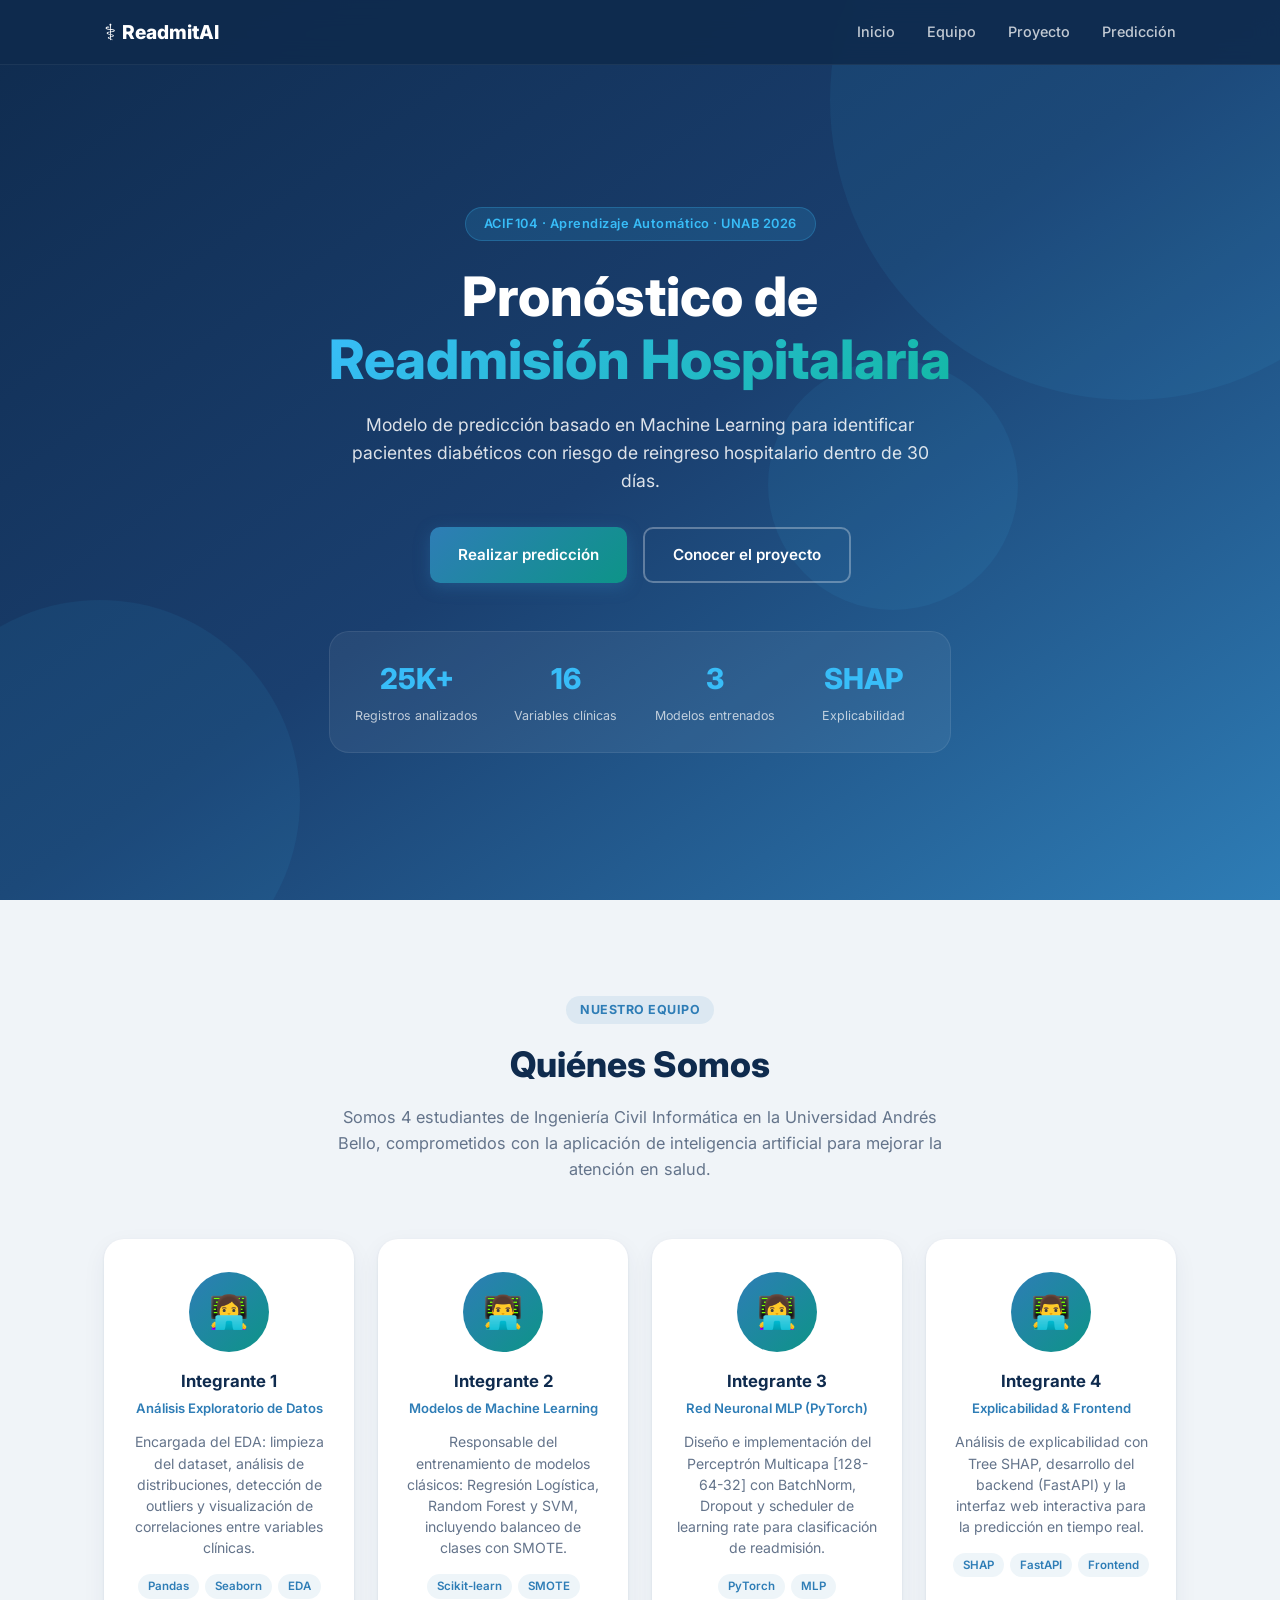
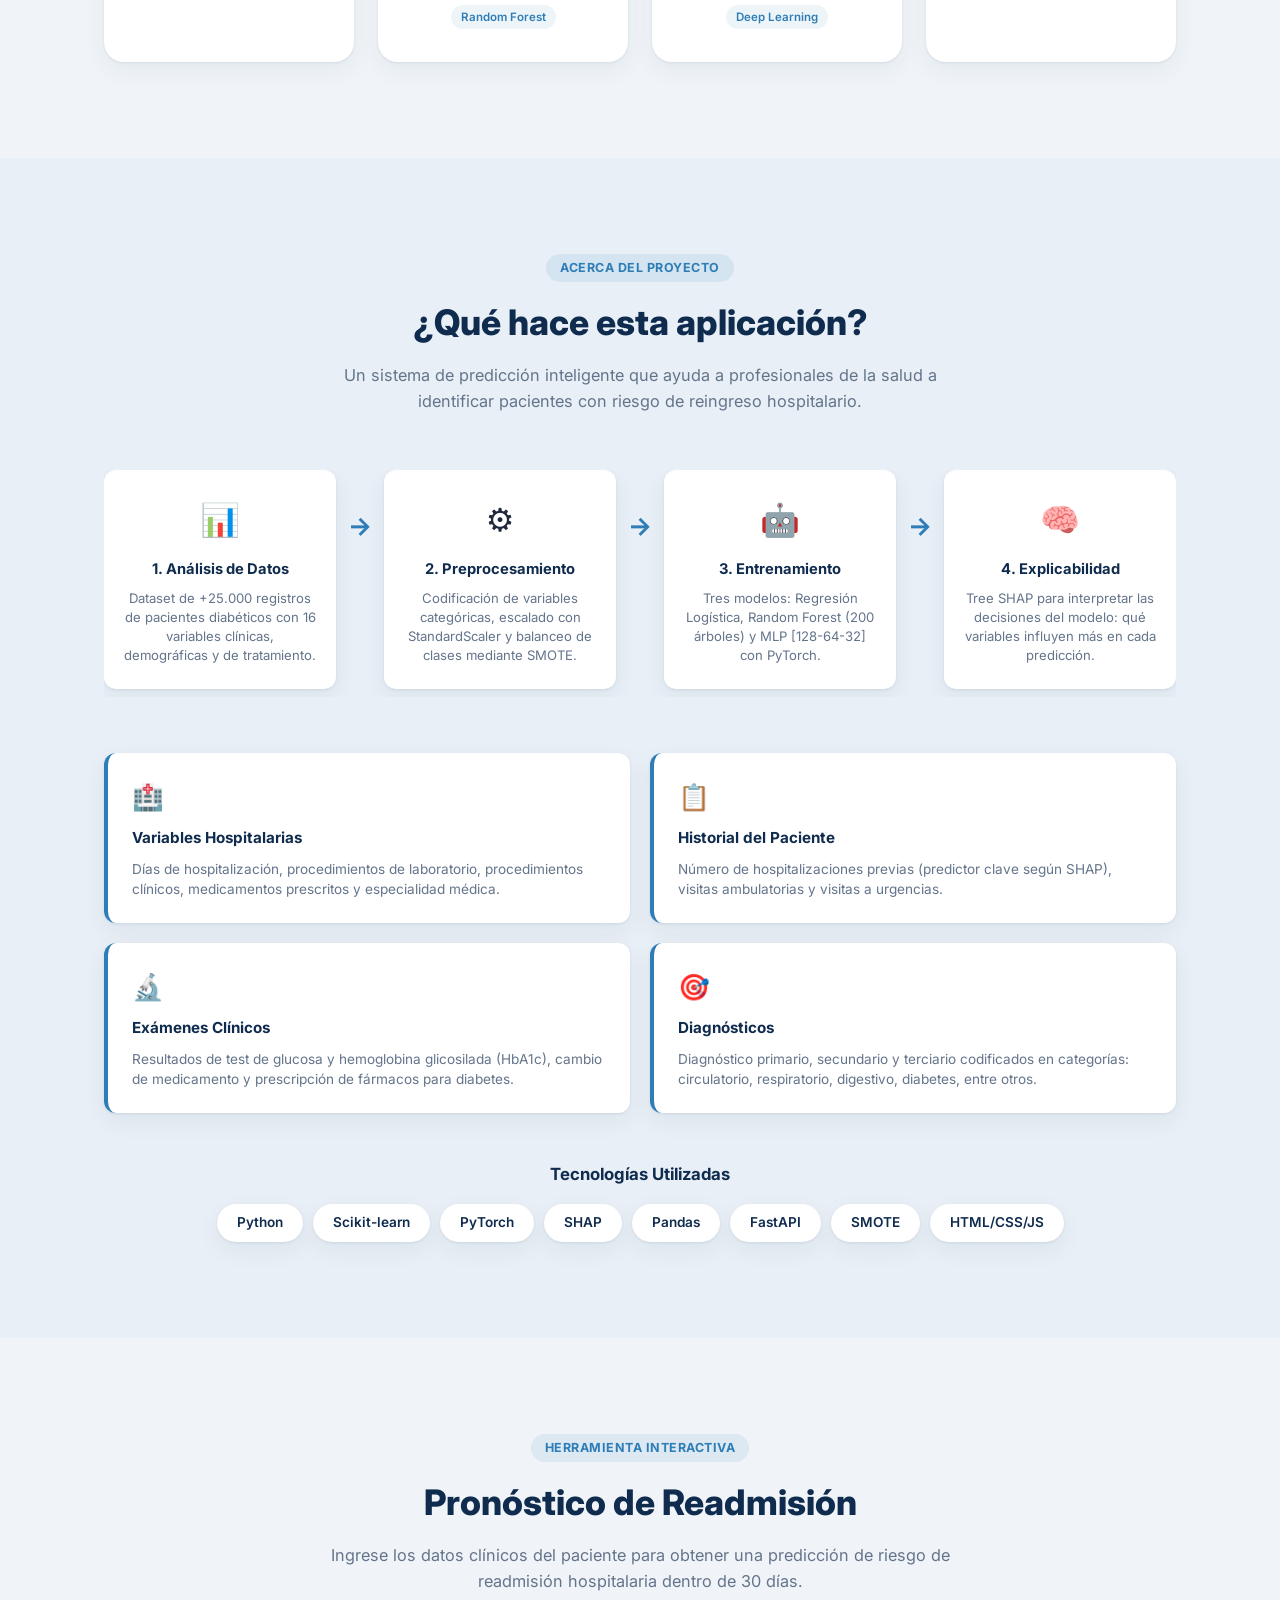
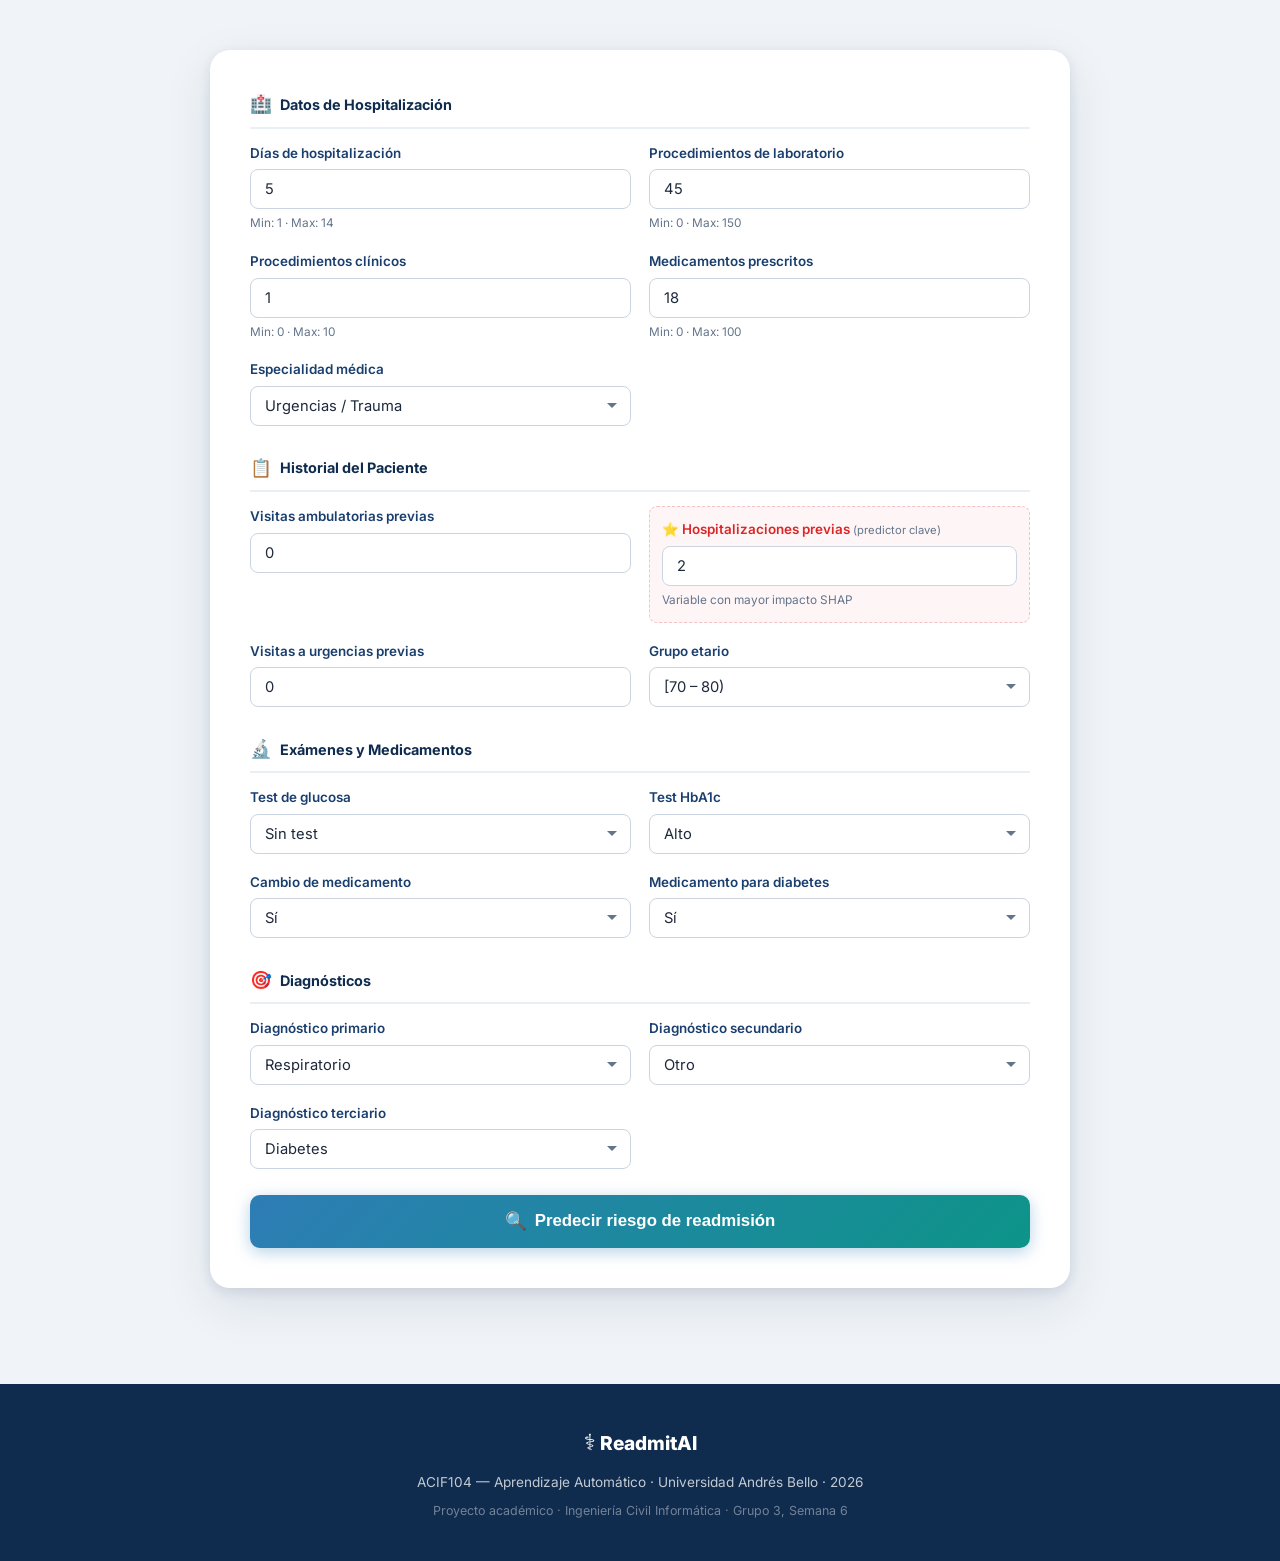
==== mockup/index.html @ ee490ad3 "Mockup" ====
<!DOCTYPE html>
<html lang="es">
<head>
  <meta charset="UTF-8" />
  <meta name="viewport" content="width=device-width, initial-scale=1.0" />
  <title>ReadmitAI — Pronóstico de Readmisión Hospitalaria</title>
  <link rel="stylesheet" href="landing.css" />
  <link rel="preconnect" href="https://fonts.googleapis.com" />
  <link rel="preconnect" href="https://fonts.gstatic.com" crossorigin />
  <link href="https://fonts.googleapis.com/css2?family=Inter:wght@400;500;600;700;800&display=swap" rel="stylesheet" />
</head>
<body>

  <!-- ═══════════ NAVBAR ═══════════ -->
  <nav class="navbar" id="navbar">
    <div class="nav-container">
      <a href="#hero" class="nav-logo">
        <span class="logo-icon">⚕️</span> ReadmitAI
      </a>
      <ul class="nav-links" id="nav-links">
        <li><a href="#hero">Inicio</a></li>
        <li><a href="#about">Equipo</a></li>
        <li><a href="#project">Proyecto</a></li>
        <li><a href="#predict">Predicción</a></li>
      </ul>
      <button class="nav-toggle" id="nav-toggle" aria-label="Menú">
        <span></span><span></span><span></span>
      </button>
    </div>
  </nav>

  <!-- ═══════════ HERO ═══════════ -->
  <header class="hero" id="hero">
    <div class="hero-bg-shapes">
      <div class="shape shape-1"></div>
      <div class="shape shape-2"></div>
      <div class="shape shape-3"></div>
    </div>
    <div class="hero-content">
      <span class="hero-badge">ACIF104 · Aprendizaje Automático · UNAB 2026</span>
      <h1>Pronóstico de<br/><span class="gradient-text">Readmisión Hospitalaria</span></h1>
      <p class="hero-desc">
        Modelo de predicción basado en Machine Learning para identificar pacientes 
        diabéticos con riesgo de reingreso hospitalario dentro de 30 días.
      </p>
      <div class="hero-actions">
        <a href="#predict" class="btn btn-primary">Realizar predicción</a>
        <a href="#project" class="btn btn-outline">Conocer el proyecto</a>
      </div>
      <div class="hero-stats">
        <div class="stat-item">
          <span class="stat-number">25K+</span>
          <span class="stat-label">Registros analizados</span>
        </div>
        <div class="stat-item">
          <span class="stat-number">16</span>
          <span class="stat-label">Variables clínicas</span>
        </div>
        <div class="stat-item">
          <span class="stat-number">3</span>
          <span class="stat-label">Modelos entrenados</span>
        </div>
        <div class="stat-item">
          <span class="stat-number">SHAP</span>
          <span class="stat-label">Explicabilidad</span>
        </div>
      </div>
    </div>
  </header>

  <!-- ═══════════ SECCIÓN 1 — EQUIPO ═══════════ -->
  <section class="section" id="about">
    <div class="container">
      <div class="section-header">
        <span class="section-tag">Nuestro Equipo</span>
        <h2>Quiénes Somos</h2>
        <p class="section-subtitle">
          Somos 4 estudiantes de Ingeniería Civil Informática en la Universidad Andrés Bello, 
          comprometidos con la aplicación de inteligencia artificial para mejorar la atención en salud.
        </p>
      </div>

      <div class="team-grid">
        <!-- Integrante 1 -->
        <div class="team-card">
          <div class="team-avatar">
            <div class="avatar-placeholder">👩‍💻</div>
          </div>
          <h3>Integrante 1</h3>
          <span class="team-role">Análisis Exploratorio de Datos</span>
          <p class="team-desc">
            Encargada del EDA: limpieza del dataset, análisis de distribuciones, 
            detección de outliers y visualización de correlaciones entre variables clínicas.
          </p>
          <div class="team-tags">
            <span>Pandas</span><span>Seaborn</span><span>EDA</span>
          </div>
        </div>

        <!-- Integrante 2 -->
        <div class="team-card">
          <div class="team-avatar">
            <div class="avatar-placeholder">👨‍💻</div>
          </div>
          <h3>Integrante 2</h3>
          <span class="team-role">Modelos de Machine Learning</span>
          <p class="team-desc">
            Responsable del entrenamiento de modelos clásicos: Regresión Logística, 
            Random Forest y SVM, incluyendo balanceo de clases con SMOTE.
          </p>
          <div class="team-tags">
            <span>Scikit-learn</span><span>SMOTE</span><span>Random Forest</span>
          </div>
        </div>

        <!-- Integrante 3 -->
        <div class="team-card">
          <div class="team-avatar">
            <div class="avatar-placeholder">👩‍💻</div>
          </div>
          <h3>Integrante 3</h3>
          <span class="team-role">Red Neuronal MLP (PyTorch)</span>
          <p class="team-desc">
            Diseño e implementación del Perceptrón Multicapa [128-64-32] con BatchNorm, 
            Dropout y scheduler de learning rate para clasificación de readmisión.
          </p>
          <div class="team-tags">
            <span>PyTorch</span><span>MLP</span><span>Deep Learning</span>
          </div>
        </div>

        <!-- Integrante 4 -->
        <div class="team-card">
          <div class="team-avatar">
            <div class="avatar-placeholder">👨‍💻</div>
          </div>
          <h3>Integrante 4</h3>
          <span class="team-role">Explicabilidad &amp; Frontend</span>
          <p class="team-desc">
            Análisis de explicabilidad con Tree SHAP, desarrollo del backend (FastAPI) 
            y la interfaz web interactiva para la predicción en tiempo real.
          </p>
          <div class="team-tags">
            <span>SHAP</span><span>FastAPI</span><span>Frontend</span>
          </div>
        </div>
      </div>
    </div>
  </section>

  <!-- ═══════════ SECCIÓN 2 — PROYECTO ═══════════ -->
  <section class="section section-alt" id="project">
    <div class="container">
      <div class="section-header">
        <span class="section-tag">Acerca del Proyecto</span>
        <h2>¿Qué hace esta aplicación?</h2>
        <p class="section-subtitle">
          Un sistema de predicción inteligente que ayuda a profesionales de la salud 
          a identificar pacientes con riesgo de reingreso hospitalario.
        </p>
      </div>

      <!-- Pipeline -->
      <div class="pipeline">
        <div class="pipeline-step">
          <div class="step-icon">📊</div>
          <h4>1. Análisis de Datos</h4>
          <p>Dataset de +25.000 registros de pacientes diabéticos con 16 variables clínicas, 
             demográficas y de tratamiento.</p>
        </div>
        <div class="pipeline-arrow">→</div>
        <div class="pipeline-step">
          <div class="step-icon">⚙️</div>
          <h4>2. Preprocesamiento</h4>
          <p>Codificación de variables categóricas, escalado con StandardScaler y balanceo 
             de clases mediante SMOTE.</p>
        </div>
        <div class="pipeline-arrow">→</div>
        <div class="pipeline-step">
          <div class="step-icon">🤖</div>
          <h4>3. Entrenamiento</h4>
          <p>Tres modelos: Regresión Logística, Random Forest (200 árboles) y 
             MLP [128-64-32] con PyTorch.</p>
        </div>
        <div class="pipeline-arrow">→</div>
        <div class="pipeline-step">
          <div class="step-icon">🧠</div>
          <h4>4. Explicabilidad</h4>
          <p>Tree SHAP para interpretar las decisiones del modelo: qué variables influyen 
             más en cada predicción.</p>
        </div>
      </div>

      <!-- Features del modelo -->
      <div class="features-grid">
        <div class="feature-card">
          <div class="feature-icon">🏥</div>
          <h4>Variables Hospitalarias</h4>
          <p>Días de hospitalización, procedimientos de laboratorio, procedimientos clínicos, 
             medicamentos prescritos y especialidad médica.</p>
        </div>
        <div class="feature-card">
          <div class="feature-icon">📋</div>
          <h4>Historial del Paciente</h4>
          <p>Número de hospitalizaciones previas (predictor clave según SHAP), visitas ambulatorias 
             y visitas a urgencias.</p>
        </div>
        <div class="feature-card">
          <div class="feature-icon">🔬</div>
          <h4>Exámenes Clínicos</h4>
          <p>Resultados de test de glucosa y hemoglobina glicosilada (HbA1c), 
             cambio de medicamento y prescripción de fármacos para diabetes.</p>
        </div>
        <div class="feature-card">
          <div class="feature-icon">🎯</div>
          <h4>Diagnósticos</h4>
          <p>Diagnóstico primario, secundario y terciario codificados en categorías: 
             circulatorio, respiratorio, digestivo, diabetes, entre otros.</p>
        </div>
      </div>

      <!-- Tech stack -->
      <div class="tech-stack">
        <h3>Tecnologías Utilizadas</h3>
        <div class="tech-pills">
          <span class="tech-pill">Python</span>
          <span class="tech-pill">Scikit-learn</span>
          <span class="tech-pill">PyTorch</span>
          <span class="tech-pill">SHAP</span>
          <span class="tech-pill">Pandas</span>
          <span class="tech-pill">FastAPI</span>
          <span class="tech-pill">SMOTE</span>
          <span class="tech-pill">HTML/CSS/JS</span>
        </div>
      </div>
    </div>
  </section>

  <!-- ═══════════ SECCIÓN 3 — FORMULARIO DE PREDICCIÓN ═══════════ -->
  <section class="section" id="predict">
    <div class="container">
      <div class="section-header">
        <span class="section-tag">Herramienta Interactiva</span>
        <h2>Pronóstico de Readmisión</h2>
        <p class="section-subtitle">
          Ingrese los datos clínicos del paciente para obtener una predicción de riesgo 
          de readmisión hospitalaria dentro de 30 días.
        </p>
      </div>

      <!-- Formulario -->
      <div class="predict-card" id="form-panel">
        <form id="patient-form" novalidate>
          <!-- Grupo: Datos hospitalarios -->
          <div class="form-section-label">
            <span class="form-section-icon">🏥</span> Datos de Hospitalización
          </div>
          <div class="form-grid">
            <div class="form-group">
              <label for="time_in_hospital">Días de hospitalización</label>
              <input type="number" id="time_in_hospital" min="1" max="14" value="5" required />
              <span class="form-hint">Min: 1 · Max: 14</span>
            </div>
            <div class="form-group">
              <label for="n_lab_procedures">Procedimientos de laboratorio</label>
              <input type="number" id="n_lab_procedures" min="0" max="150" value="45" required />
              <span class="form-hint">Min: 0 · Max: 150</span>
            </div>
            <div class="form-group">
              <label for="n_procedures">Procedimientos clínicos</label>
              <input type="number" id="n_procedures" min="0" max="10" value="1" required />
              <span class="form-hint">Min: 0 · Max: 10</span>
            </div>
            <div class="form-group">
              <label for="n_medications">Medicamentos prescritos</label>
              <input type="number" id="n_medications" min="0" max="100" value="18" required />
              <span class="form-hint">Min: 0 · Max: 100</span>
            </div>
            <div class="form-group">
              <label for="medical_specialty_enc">Especialidad médica</label>
              <select id="medical_specialty_enc" required>
                <option value="0">Sin especialidad</option>
                <option value="1">Medicina Interna</option>
                <option value="2">Otra</option>
                <option value="3" selected>Urgencias / Trauma</option>
                <option value="4">Medicina Familiar</option>
                <option value="5">Cardiología</option>
                <option value="6">Cirugía</option>
              </select>
            </div>
          </div>

          <!-- Grupo: Historial -->
          <div class="form-section-label">
            <span class="form-section-icon">📋</span> Historial del Paciente
          </div>
          <div class="form-grid">
            <div class="form-group">
              <label for="n_outpatient">Visitas ambulatorias previas</label>
              <input type="number" id="n_outpatient" min="0" max="50" value="0" required />
            </div>
            <div class="form-group form-highlight">
              <label for="n_inpatient">⭐ Hospitalizaciones previas <small>(predictor clave)</small></label>
              <input type="number" id="n_inpatient" min="0" max="20" value="2" required />
              <span class="form-hint">Variable con mayor impacto SHAP</span>
            </div>
            <div class="form-group">
              <label for="n_emergency">Visitas a urgencias previas</label>
              <input type="number" id="n_emergency" min="0" max="70" value="0" required />
            </div>
            <div class="form-group">
              <label for="age_enc">Grupo etario</label>
              <select id="age_enc" required>
                <option value="0">[40 – 50)</option>
                <option value="1">[50 – 60)</option>
                <option value="2">[60 – 70)</option>
                <option value="3" selected>[70 – 80)</option>
                <option value="4">[80 – 90)</option>
                <option value="5">[90 – 100)</option>
              </select>
            </div>
          </div>

          <!-- Grupo: Exámenes y medicamentos -->
          <div class="form-section-label">
            <span class="form-section-icon">🔬</span> Exámenes y Medicamentos
          </div>
          <div class="form-grid">
            <div class="form-group">
              <label for="glucose_test_enc">Test de glucosa</label>
              <select id="glucose_test_enc" required>
                <option value="0" selected>Sin test</option>
                <option value="1">Normal</option>
                <option value="2">Alto</option>
              </select>
            </div>
            <div class="form-group">
              <label for="A1Ctest_enc">Test HbA1c</label>
              <select id="A1Ctest_enc" required>
                <option value="0">Sin test</option>
                <option value="1">Normal</option>
                <option value="2" selected>Alto</option>
              </select>
            </div>
            <div class="form-group">
              <label for="change_enc">Cambio de medicamento</label>
              <select id="change_enc" required>
                <option value="0">No</option>
                <option value="1" selected>Sí</option>
              </select>
            </div>
            <div class="form-group">
              <label for="diabetes_med_enc">Medicamento para diabetes</label>
              <select id="diabetes_med_enc" required>
                <option value="0">No</option>
                <option value="1" selected>Sí</option>
              </select>
            </div>
          </div>

          <!-- Grupo: Diagnósticos -->
          <div class="form-section-label">
            <span class="form-section-icon">🎯</span> Diagnósticos
          </div>
          <div class="form-grid">
            <div class="form-group">
              <label for="diag_1_enc">Diagnóstico primario</label>
              <select id="diag_1_enc" required>
                <option value="0">Circulatorio</option>
                <option value="1">Otro</option>
                <option value="2" selected>Respiratorio</option>
                <option value="3">Digestivo</option>
                <option value="4">Diabetes</option>
                <option value="5">Lesión</option>
                <option value="6">Musculoesquelético</option>
                <option value="7">Sin dato</option>
              </select>
            </div>
            <div class="form-group">
              <label for="diag_2_enc">Diagnóstico secundario</label>
              <select id="diag_2_enc" required>
                <option value="0">Circulatorio</option>
                <option value="1" selected>Otro</option>
                <option value="2">Respiratorio</option>
                <option value="3">Digestivo</option>
                <option value="4">Diabetes</option>
                <option value="5">Lesión</option>
                <option value="6">Musculoesquelético</option>
                <option value="7">Sin dato</option>
              </select>
            </div>
            <div class="form-group">
              <label for="diag_3_enc">Diagnóstico terciario</label>
              <select id="diag_3_enc" required>
                <option value="0">Circulatorio</option>
                <option value="1">Otro</option>
                <option value="2">Respiratorio</option>
                <option value="3">Digestivo</option>
                <option value="4" selected>Diabetes</option>
                <option value="5">Lesión</option>
                <option value="6">Musculoesquelético</option>
                <option value="7">Sin dato</option>
              </select>
            </div>
          </div>
          <br>
          <button type="submit" class="btn btn-primary btn-block " id="btn-predict">
            <span class="btn-icon">🔍</span> Predecir riesgo de readmisión
          </button>
        </form>
      </div>

      <!-- Panel de resultado -->
      <div class="predict-card result-card" id="result-panel" style="display:none;">
        <h3 class="result-title">Resultado de la Predicción</h3>

        <div class="risk-banner" id="risk-banner">
          <div class="risk-icon" id="risk-icon"></div>
          <div class="risk-info">
            <div class="risk-level" id="risk-level"></div>
            <div class="risk-prob" id="risk-prob"></div>
          </div>
        </div>

        <div class="risk-advice" id="risk-advice"></div>

        <!-- Barra de probabilidad -->
        <div class="prob-bar-wrapper">
          <div class="prob-bar-label-row">
            <span>Probabilidad de readmisión</span>
            <span id="prob-pct-text">0 %</span>
          </div>
          <div class="prob-track">
            <div class="prob-fill" id="prob-fill"></div>
          </div>
          <div class="prob-ticks">
            <span>0 %</span><span>25 %</span><span>50 %</span><span>75 %</span><span>100 %</span>
          </div>
        </div>

        <!-- SHAP -->
        <h4 class="shap-title">🧠 Factores más influyentes (SHAP)</h4>
        <p class="shap-subtitle">
          Barras azules aumentan el riesgo · Barras rojas lo reducen.
        </p>
        <div id="shap-chart" class="shap-chart"></div>

        <div class="result-actions">
          <button class="btn btn-outline" onclick="resetPrediction()">↩ Nueva predicción</button>
        </div>
        <p class="result-timestamp" id="result-timestamp"></p>
      </div>

    </div>
  </section>

  <!-- ═══════════ FOOTER ═══════════ -->
  <footer class="footer">
    <div class="container">
      <div class="footer-content">
        <div class="footer-brand">
          <span class="logo-icon">⚕️</span> ReadmitAI
        </div>
        <p>ACIF104 — Aprendizaje Automático · Universidad Andrés Bello · 2026</p>
        <p class="footer-note">Proyecto académico · Ingeniería Civil Informática · Grupo 3, Semana 6</p>
      </div>
    </div>
  </footer>

  <script src="landing.js"></script>
</body>
</html>
---- mockup/landing.css ----
/* ═══════════════════════════════════════════════════════════════
   ReadmitAI — Landing Page Styles
   Predicción de Readmisión Hospitalaria · ACIF104 UNAB 2025
   ═══════════════════════════════════════════════════════════════ */

/* ── Variables ────────────────────────────────────────────── */
:root {
  --primary:    #0F2B4E;
  --primary-l:  #1A3F6F;
  --secondary:  #2E7DB6;
  --accent:     #38BDF8;
  --accent-glow:#38BDF833;
  --teal:       #0D9488;
  --teal-l:     #14B8A6;
  --danger:     #DC2626;
  --warning:    #F59E0B;
  --success:    #10B981;
  --bg:         #F0F4F8;
  --bg-alt:     #E8EFF6;
  --card:       #FFFFFF;
  --text:       #1E293B;
  --text-muted: #64748B;
  --border:     #CBD5E1;
  --radius:     12px;
  --radius-lg:  20px;
  --shadow:     0 1px 3px rgba(15,43,78,.08), 0 8px 24px rgba(15,43,78,.06);
  --shadow-lg:  0 4px 12px rgba(15,43,78,.1), 0 16px 48px rgba(15,43,78,.1);
  --transition: .3s cubic-bezier(.4,0,.2,1);
  --font:       'Inter', 'Segoe UI', system-ui, sans-serif;
}

/* ── Reset ────────────────────────────────────────────────── */
*, *::before, *::after { box-sizing: border-box; margin: 0; padding: 0; }
html { scroll-behavior: smooth; scroll-padding-top: 80px; }
body {
  font-family: var(--font);
  background: var(--bg);
  color: var(--text);
  line-height: 1.6;
  -webkit-font-smoothing: antialiased;
}
img { max-width: 100%; display: block; }
a { text-decoration: none; color: inherit; }
ul { list-style: none; }

/* ── Container ────────────────────────────────────────────── */
.container { max-width: 1120px; margin: 0 auto; padding: 0 24px; }

/* ═══════════ NAVBAR ═══════════════════════════════════════ */
.navbar {
  position: fixed; top: 0; left: 0; right: 0; z-index: 1000;
  background: rgba(15,43,78,.92);
  backdrop-filter: blur(12px);
  border-bottom: 1px solid rgba(255,255,255,.06);
  transition: background var(--transition);
}
.nav-container {
  max-width: 1120px; margin: 0 auto; padding: 0 24px;
  display: flex; align-items: center; justify-content: space-between;
  height: 64px;
}
.nav-logo {
  font-weight: 800; font-size: 1.2rem; color: #fff;
  display: flex; align-items: center; gap: 6px;
}
.logo-icon { font-size: 1.4rem; }
.nav-links { display: flex; gap: 32px; }
.nav-links a {
  color: rgba(255,255,255,.75); font-size: .9rem; font-weight: 500;
  transition: color var(--transition); position: relative;
}
.nav-links a::after {
  content: ''; position: absolute; bottom: -4px; left: 0;
  width: 0; height: 2px; background: var(--accent);
  transition: width var(--transition);
}
.nav-links a:hover { color: #fff; }
.nav-links a:hover::after { width: 100%; }

.nav-toggle { display: none; background: none; border: none; cursor: pointer; padding: 4px; }
.nav-toggle span {
  display: block; width: 24px; height: 2px; background: #fff;
  margin: 5px 0; transition: var(--transition);
}

/* ═══════════ HERO ════════════════════════════════════════ */
.hero {
  position: relative; overflow: hidden;
  background: linear-gradient(145deg, var(--primary) 0%, var(--primary-l) 50%, var(--secondary) 100%);
  color: #fff; padding: 140px 24px 80px; text-align: center;
  min-height: 100vh; display: flex; align-items: center; justify-content: center;
}
.hero-bg-shapes { position: absolute; inset: 0; pointer-events: none; }
.shape {
  position: absolute; border-radius: 50%; opacity: .07;
  background: var(--accent);
}
.shape-1 { width: 600px; height: 600px; top: -200px; right: -150px; }
.shape-2 { width: 400px; height: 400px; bottom: -100px; left: -100px; }
.shape-3 { width: 250px; height: 250px; top: 40%; left: 60%; }

.hero-content { position: relative; max-width: 760px; margin: 0 auto; }
.hero-badge {
  display: inline-block; padding: 6px 18px; border-radius: 50px;
  background: rgba(56,189,248,.15); border: 1px solid rgba(56,189,248,.25);
  font-size: .8rem; font-weight: 600; letter-spacing: .5px; color: var(--accent);
  margin-bottom: 24px;
}
.hero h1 { font-size: clamp(2.2rem, 5vw, 3.4rem); font-weight: 800; line-height: 1.15; margin-bottom: 20px; }
.gradient-text {
  background: linear-gradient(135deg, var(--accent), var(--teal-l));
  -webkit-background-clip: text; -webkit-text-fill-color: transparent;
  background-clip: text;
}
.hero-desc { font-size: 1.1rem; opacity: .85; max-width: 580px; margin: 0 auto 32px; }
.hero-actions { display: flex; gap: 16px; justify-content: center; flex-wrap: wrap; margin-bottom: 48px; }

.hero-stats {
  display: grid; grid-template-columns: repeat(4,1fr); gap: 24px;
  background: rgba(255,255,255,.06); border-radius: var(--radius-lg);
  padding: 24px; border: 1px solid rgba(255,255,255,.08);
}
.stat-item { text-align: center; }
.stat-number { display: block; font-size: 1.8rem; font-weight: 800; color: var(--accent); }
.stat-label { font-size: .78rem; opacity: .7; }

/* ═══════════ BUTTONS ═════════════════════════════════════ */
.btn {
  display: inline-flex; align-items: center; gap: 8px;
  padding: 14px 28px; border-radius: 10px; font-weight: 600;
  font-size: .95rem; border: none; cursor: pointer; transition: all var(--transition);
}
.btn-primary {
  background: linear-gradient(135deg, var(--secondary), var(--teal));
  color: #fff; box-shadow: 0 4px 16px rgba(46,125,182,.35);
}
.btn-primary:hover { transform: translateY(-2px); box-shadow: 0 6px 24px rgba(46,125,182,.45); }
.btn-outline {
  background: transparent; color: #fff;
  border: 2px solid rgba(255,255,255,.3);
}
.btn-outline:hover { background: rgba(255,255,255,.1); border-color: rgba(255,255,255,.5); }
.btn-block { width: 100%; justify-content: center; padding: 16px; font-size: 1.05rem; }
.btn-icon { font-size: 1.1rem; }

/* ═══════════ SECTIONS ════════════════════════════════════ */
.section { padding: 96px 0; }
.section-alt { background: var(--bg-alt); }
.section-header { text-align: center; max-width: 640px; margin: 0 auto 56px; }
.section-tag {
  display: inline-block; padding: 4px 14px; border-radius: 50px;
  background: rgba(46,125,182,.1); color: var(--secondary);
  font-size: .78rem; font-weight: 700; letter-spacing: .5px; text-transform: uppercase;
  margin-bottom: 12px;
}
.section-header h2 { font-size: clamp(1.6rem, 3vw, 2.2rem); font-weight: 800; color: var(--primary); margin-bottom: 12px; }
.section-subtitle { color: var(--text-muted); font-size: 1.02rem; }

/* ═══════════ TEAM ════════════════════════════════════════ */
.team-grid { display: grid; grid-template-columns: repeat(4,1fr); gap: 24px; }
.team-card {
  background: var(--card); border-radius: var(--radius-lg); padding: 32px 24px;
  text-align: center; box-shadow: var(--shadow); transition: transform var(--transition), box-shadow var(--transition);
  border: 1px solid transparent;
}
.team-card:hover { transform: translateY(-6px); box-shadow: var(--shadow-lg); border-color: var(--accent-glow); }

.team-avatar { margin-bottom: 16px; }
.avatar-placeholder {
  width: 80px; height: 80px; margin: 0 auto; border-radius: 50%;
  background: linear-gradient(135deg, var(--secondary), var(--teal));
  display: flex; align-items: center; justify-content: center;
  font-size: 2rem;
}
.team-card h3 { font-size: 1.05rem; font-weight: 700; color: var(--primary); margin-bottom: 4px; }
.team-role { display: block; font-size: .82rem; font-weight: 600; color: var(--secondary); margin-bottom: 12px; }
.team-desc { font-size: .88rem; color: var(--text-muted); margin-bottom: 16px; line-height: 1.5; }
.team-tags { display: flex; flex-wrap: wrap; gap: 6px; justify-content: center; }
.team-tags span {
  padding: 3px 10px; border-radius: 50px; font-size: .72rem; font-weight: 600;
  background: rgba(46,125,182,.08); color: var(--secondary);
}

/* ═══════════ PIPELINE ════════════════════════════════════ */
.pipeline {
  display: flex; align-items: flex-start; gap: 12px;
  margin-bottom: 56px; overflow-x: auto; padding-bottom: 8px;
}
.pipeline-step {
  flex: 1; min-width: 180px; background: var(--card); border-radius: var(--radius);
  padding: 24px 20px; text-align: center; box-shadow: var(--shadow);
  transition: transform var(--transition);
}
.pipeline-step:hover { transform: translateY(-4px); }
.step-icon { font-size: 2rem; margin-bottom: 12px; }
.pipeline-step h4 { font-size: .92rem; font-weight: 700; color: var(--primary); margin-bottom: 8px; }
.pipeline-step p { font-size: .82rem; color: var(--text-muted); line-height: 1.45; }
.pipeline-arrow {
  font-size: 1.6rem; color: var(--secondary); font-weight: 700;
  padding-top: 36px; flex-shrink: 0;
}

/* ═══════════ FEATURES GRID ═══════════════════════════════ */
.features-grid { display: grid; grid-template-columns: repeat(2,1fr); gap: 20px; margin-bottom: 48px; }
.feature-card {
  background: var(--card); border-radius: var(--radius); padding: 24px;
  box-shadow: var(--shadow); display: flex; flex-direction: column; gap: 8px;
  border-left: 4px solid var(--secondary); transition: transform var(--transition);
}
.feature-card:hover { transform: translateY(-3px); }
.feature-icon { font-size: 1.6rem; }
.feature-card h4 { font-size: .95rem; font-weight: 700; color: var(--primary); }
.feature-card p { font-size: .85rem; color: var(--text-muted); line-height: 1.5; }

/* ═══════════ TECH STACK ═════════════════════════════════ */
.tech-stack { text-align: center; }
.tech-stack h3 { font-size: 1.05rem; font-weight: 700; color: var(--primary); margin-bottom: 16px; }
.tech-pills { display: flex; flex-wrap: wrap; gap: 10px; justify-content: center; }
.tech-pill {
  padding: 8px 20px; border-radius: 50px;
  background: var(--card); box-shadow: var(--shadow);
  font-size: .85rem; font-weight: 600; color: var(--primary);
  transition: all var(--transition);
}
.tech-pill:hover { background: var(--secondary); color: #fff; transform: translateY(-2px); }

/* ═══════════ FORM ════════════════════════════════════════ */
.predict-card {
  background: var(--card); border-radius: var(--radius-lg);
  box-shadow: var(--shadow-lg); padding: 40px; max-width: 860px; margin: 0 auto;
}
.form-section-label {
  display: flex; align-items: center; gap: 8px;
  font-size: .9rem; font-weight: 700; color: var(--primary);
  margin: 28px 0 14px; padding-bottom: 8px;
  border-bottom: 2px solid var(--bg-alt);
}
.form-section-label:first-of-type { margin-top: 0; }
.form-section-icon { font-size: 1.1rem; }

.form-grid { display: grid; grid-template-columns: 1fr 1fr; gap: 18px; }
.form-group { display: flex; flex-direction: column; gap: 5px; }
.form-group label {
  font-size: .84rem; font-weight: 600; color: var(--primary-l);
}
.form-group label small { font-weight: 400; color: var(--text-muted); }
.form-group input,
.form-group select {
  padding: 10px 14px; border: 1.5px solid var(--border); border-radius: 8px;
  font-size: .92rem; font-family: var(--font); color: var(--text);
  background: #fff; transition: border-color var(--transition), box-shadow var(--transition);
  appearance: none; -webkit-appearance: none;
}
.form-group select {
  background-image: url("data:image/svg+xml,%3Csvg xmlns='http://www.w3.org/2000/svg' width='12' height='12' viewBox='0 0 12 12'%3E%3Cpath d='M6 8L1 3h10z' fill='%2364748B'/%3E%3C/svg%3E");
  background-repeat: no-repeat; background-position: right 12px center;
  padding-right: 36px;
}
.form-group input:focus,
.form-group select:focus {
  outline: none; border-color: var(--secondary);
  box-shadow: 0 0 0 3px rgba(46,125,182,.12);
}
.form-hint { font-size: .74rem; color: var(--text-muted); }

.form-highlight {
  background: rgba(220,38,38,.04); border-radius: 8px; padding: 12px;
  border: 1px dashed rgba(220,38,38,.25);
}
.form-highlight label { color: var(--danger) !important; }

/* ═══════════ RESULT ══════════════════════════════════════ */
.result-card { max-width: 860px; margin: 0 auto; }
.result-title { font-size: 1.2rem; font-weight: 700; color: var(--primary); margin-bottom: 20px; }

.risk-banner {
  display: flex; align-items: center; gap: 20px;
  padding: 20px 28px; border-radius: var(--radius); margin-bottom: 16px;
  border: 2px solid; transition: all var(--transition);
}
.risk-banner.high   { background: #FEF2F2; border-color: var(--danger); }
.risk-banner.medium { background: #FFFBEB; border-color: var(--warning); }
.risk-banner.low    { background: #F0FDF4; border-color: var(--success); }

.risk-icon { font-size: 3rem; }
.risk-level { font-size: 1.2rem; font-weight: 800; }
.risk-banner.high .risk-level   { color: var(--danger); }
.risk-banner.medium .risk-level { color: var(--warning); }
.risk-banner.low .risk-level    { color: var(--success); }
.risk-prob { font-size: 2.2rem; font-weight: 800; color: var(--primary); }

.risk-advice {
  padding: 12px 18px; border-radius: 8px; margin-bottom: 24px;
  background: var(--bg-alt); font-size: .9rem; font-weight: 600; color: var(--primary);
}

/* Barra probabilidad */
.prob-bar-wrapper { margin-bottom: 28px; }
.prob-bar-label-row {
  display: flex; justify-content: space-between; font-size: .85rem;
  font-weight: 600; color: var(--text-muted); margin-bottom: 6px;
}
.prob-track { height: 14px; background: #E2E8F0; border-radius: 7px; overflow: hidden; }
.prob-fill {
  height: 100%; width: 0%; border-radius: 7px;
  background: linear-gradient(90deg, var(--success), var(--warning), var(--danger));
  transition: width .9s cubic-bezier(.4,0,.2,1);
}
.prob-ticks {
  display: flex; justify-content: space-between;
  font-size: .72rem; color: var(--text-muted); margin-top: 4px;
}

/* SHAP chart */
.shap-title { font-size: 1rem; font-weight: 700; color: var(--primary); margin-bottom: 4px; }
.shap-subtitle { font-size: .82rem; color: var(--text-muted); margin-bottom: 16px; }
.shap-chart { display: flex; flex-direction: column; gap: 10px; margin-bottom: 24px; }
.shap-row { display: flex; align-items: center; gap: 12px; }
.shap-label { flex: 0 0 190px; font-size: .82rem; text-align: right; color: var(--text); font-weight: 500; }
.shap-bar-wrap {
  flex: 1; height: 24px; background: #F1F5F9; border-radius: 6px;
  overflow: visible; position: relative;
}
.shap-bar {
  height: 100%; border-radius: 6px; transition: width .6s ease;
  display: flex; align-items: center; padding: 0 8px; min-width: 40px;
}
.shap-bar.positive { background: linear-gradient(90deg, var(--secondary), var(--accent)); }
.shap-bar.negative { background: linear-gradient(90deg, #EF4444, #F87171); }
.shap-val { font-size: .75rem; font-weight: 700; color: #fff; white-space: nowrap; }

.result-actions { text-align: center; }
.result-actions .btn-outline { color: var(--primary); border-color: var(--border); }
.result-actions .btn-outline:hover { background: var(--bg-alt); }
.result-timestamp { font-size: .78rem; color: var(--text-muted); text-align: center; margin-top: 12px; }

/* ═══════════ FOOTER ═════════════════════════════════════ */
.footer {
  background: var(--primary); color: rgba(255,255,255,.75);
  padding: 40px 24px; text-align: center;
}
.footer-content { display: flex; flex-direction: column; gap: 8px; align-items: center; }
.footer-brand { font-size: 1.2rem; font-weight: 800; color: #fff; margin-bottom: 4px; }
.footer p { font-size: .85rem; }
.footer-note { opacity: .55; font-size: .78rem !important; }

/* ═══════════ ANIMATIONS ═════════════════════════════════ */
@keyframes fadeInUp {
  from { opacity: 0; transform: translateY(30px); }
  to   { opacity: 1; transform: translateY(0); }
}
.animate-in {
  opacity: 0; transform: translateY(30px);
  transition: opacity .6s ease, transform .6s ease;
}
.animate-in.visible { opacity: 1; transform: translateY(0); }

/* ═══════════ RESPONSIVE ═════════════════════════════════ */
@media (max-width: 960px) {
  .team-grid { grid-template-columns: repeat(2,1fr); }
  .hero-stats { grid-template-columns: repeat(2,1fr); }
}
@media (max-width: 768px) {
  .nav-links { display: none; }
  .nav-links.open {
    display: flex; flex-direction: column; gap: 0;
    position: absolute; top: 64px; left: 0; right: 0;
    background: rgba(15,43,78,.97); padding: 16px 0;
  }
  .nav-links.open a { padding: 12px 24px; display: block; }
  .nav-toggle { display: block; }

  .pipeline { flex-direction: column; align-items: center; }
  .pipeline-arrow { transform: rotate(90deg); padding: 8px 0; }
  .features-grid { grid-template-columns: 1fr; }
  .form-grid { grid-template-columns: 1fr; }
  .predict-card { padding: 24px; }
  .shap-label { flex: 0 0 130px; }
}
@media (max-width: 560px) {
  .team-grid { grid-template-columns: 1fr; }
  .hero-stats { grid-template-columns: repeat(2,1fr); gap: 12px; }
  .hero h1 { font-size: 1.8rem; }
  .section { padding: 64px 0; }
}
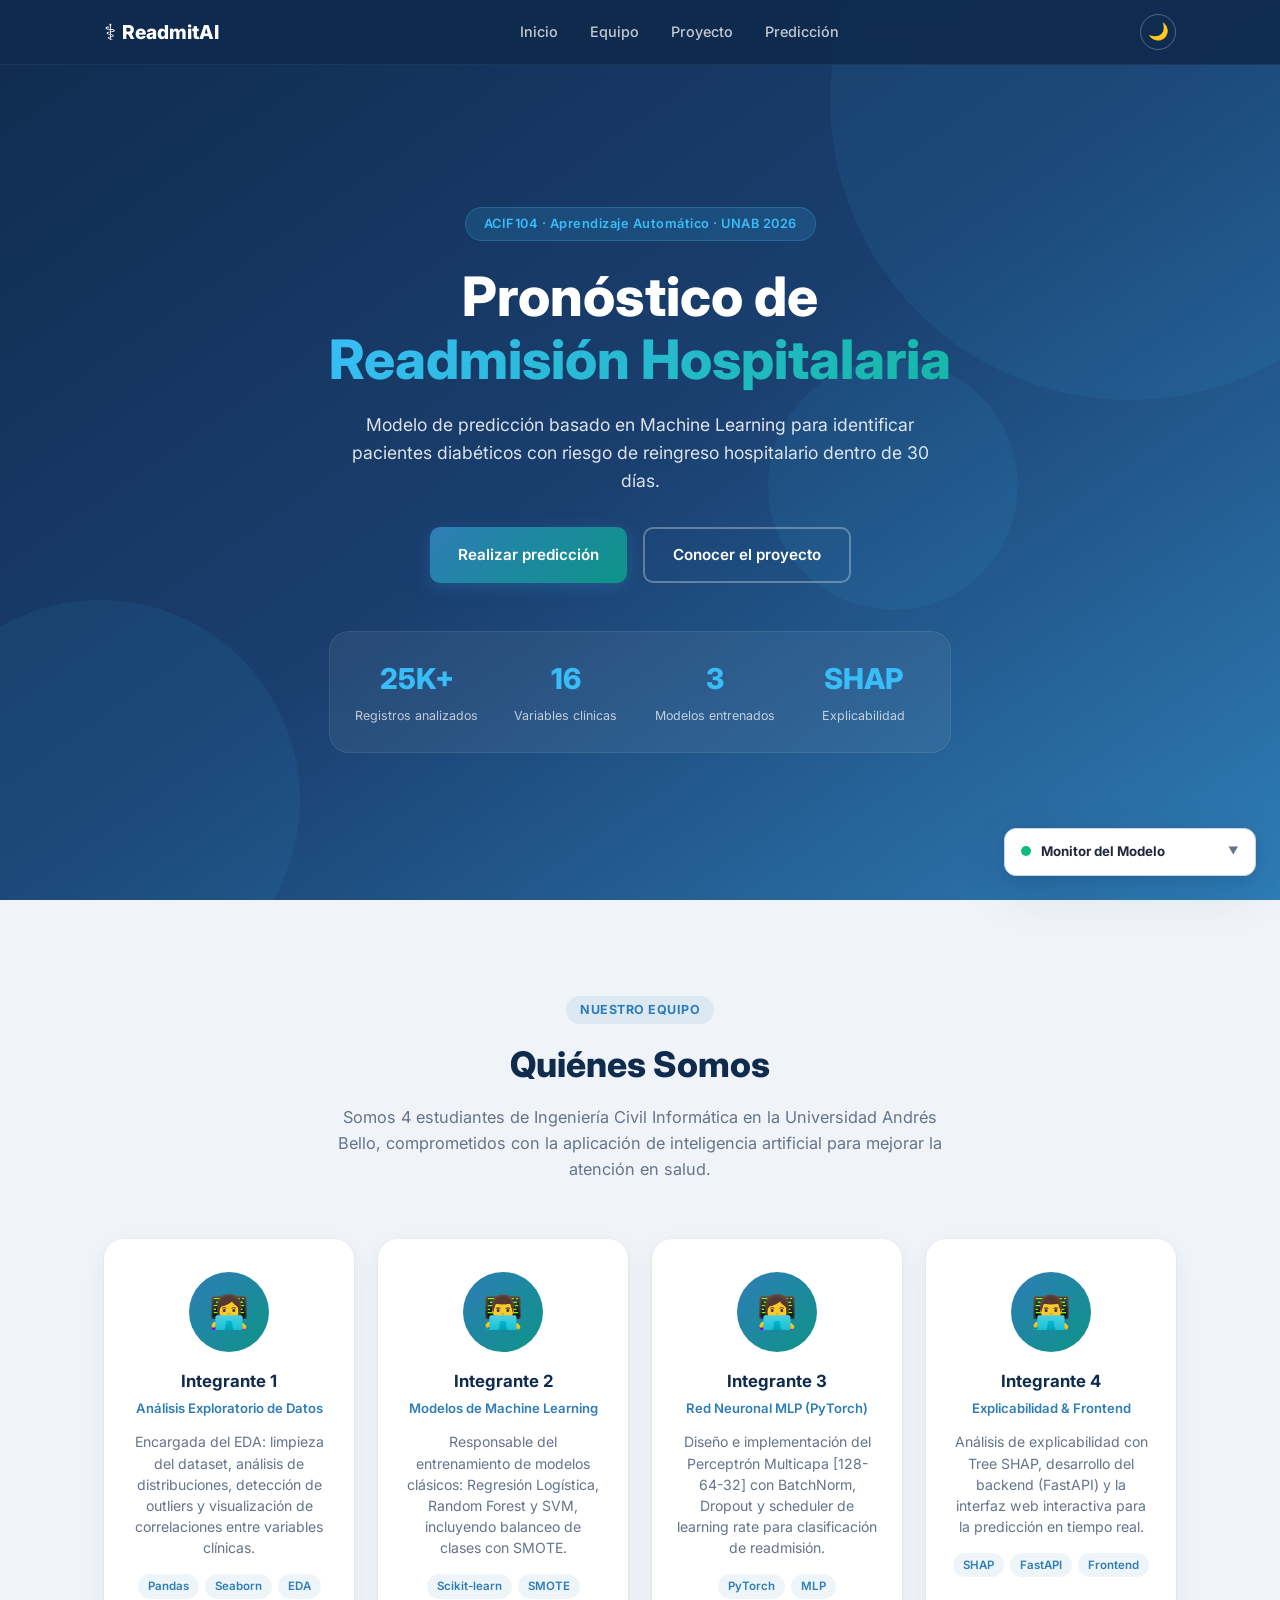
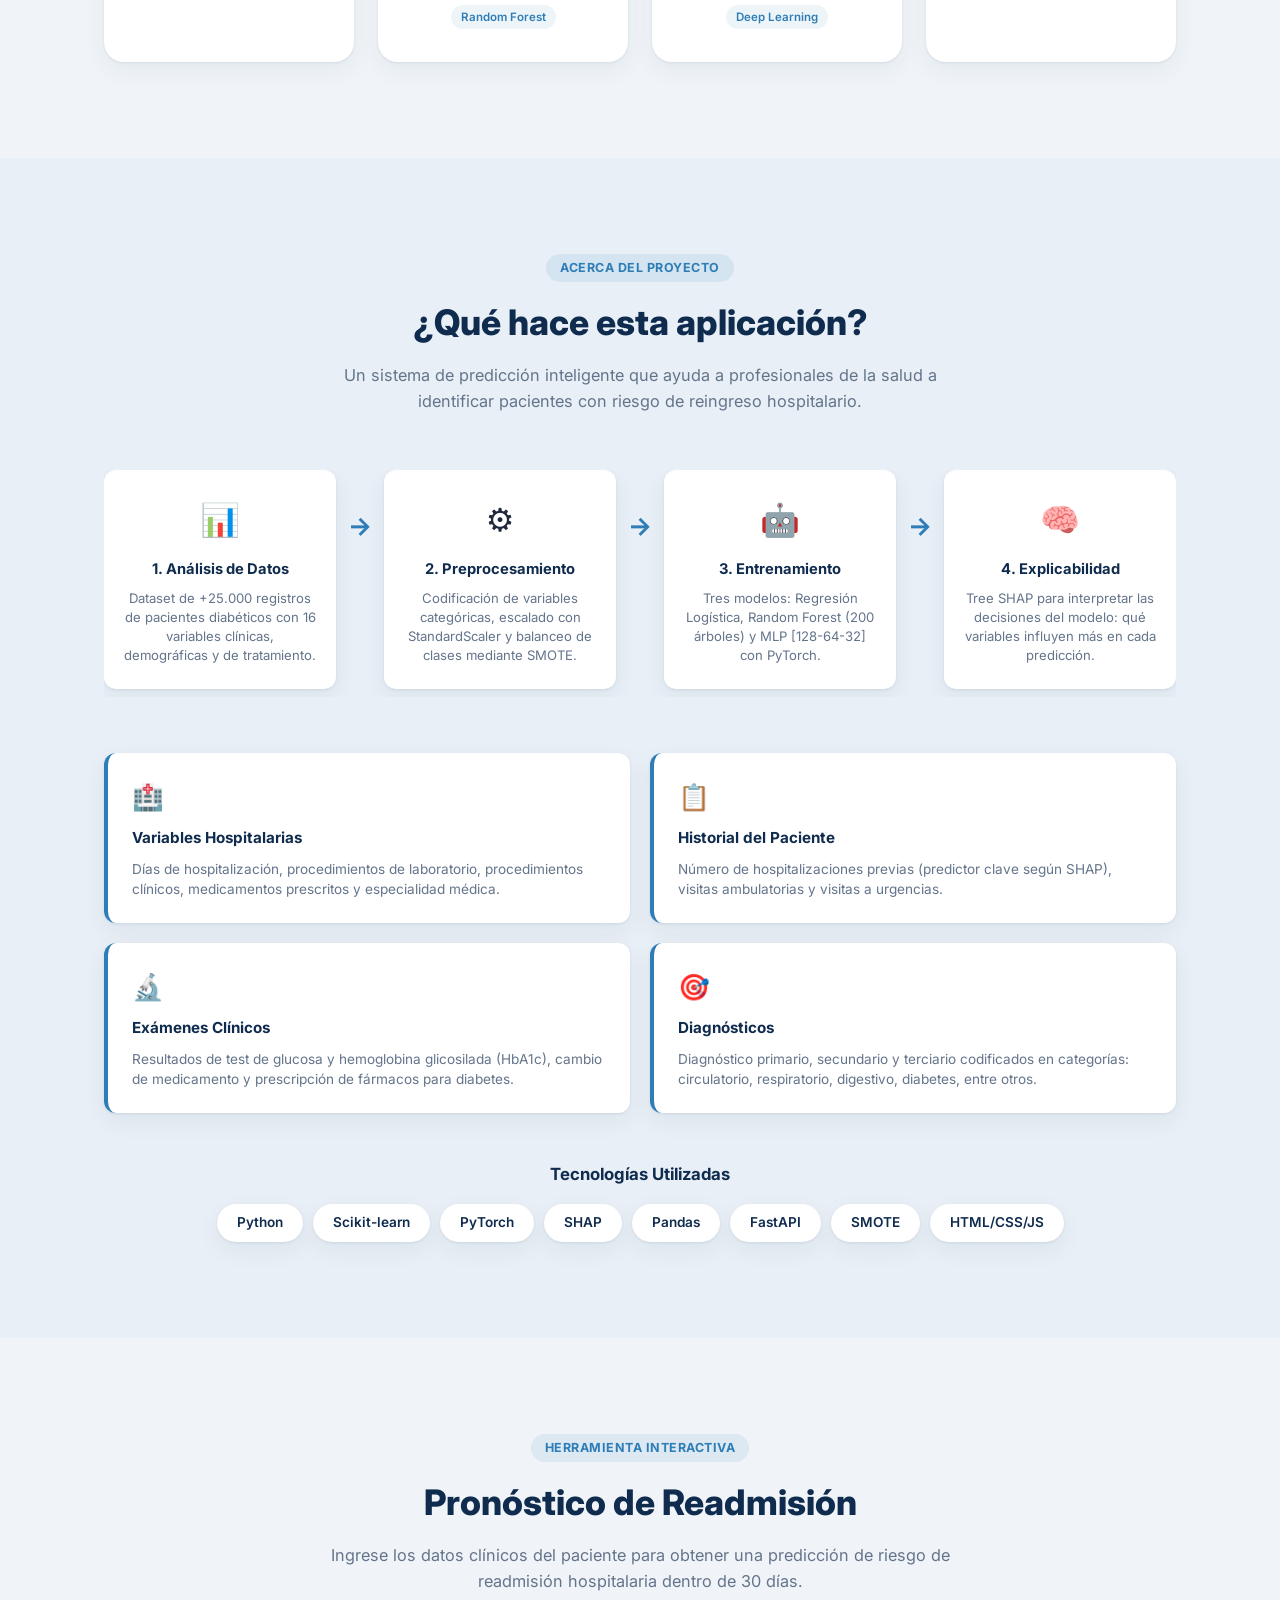
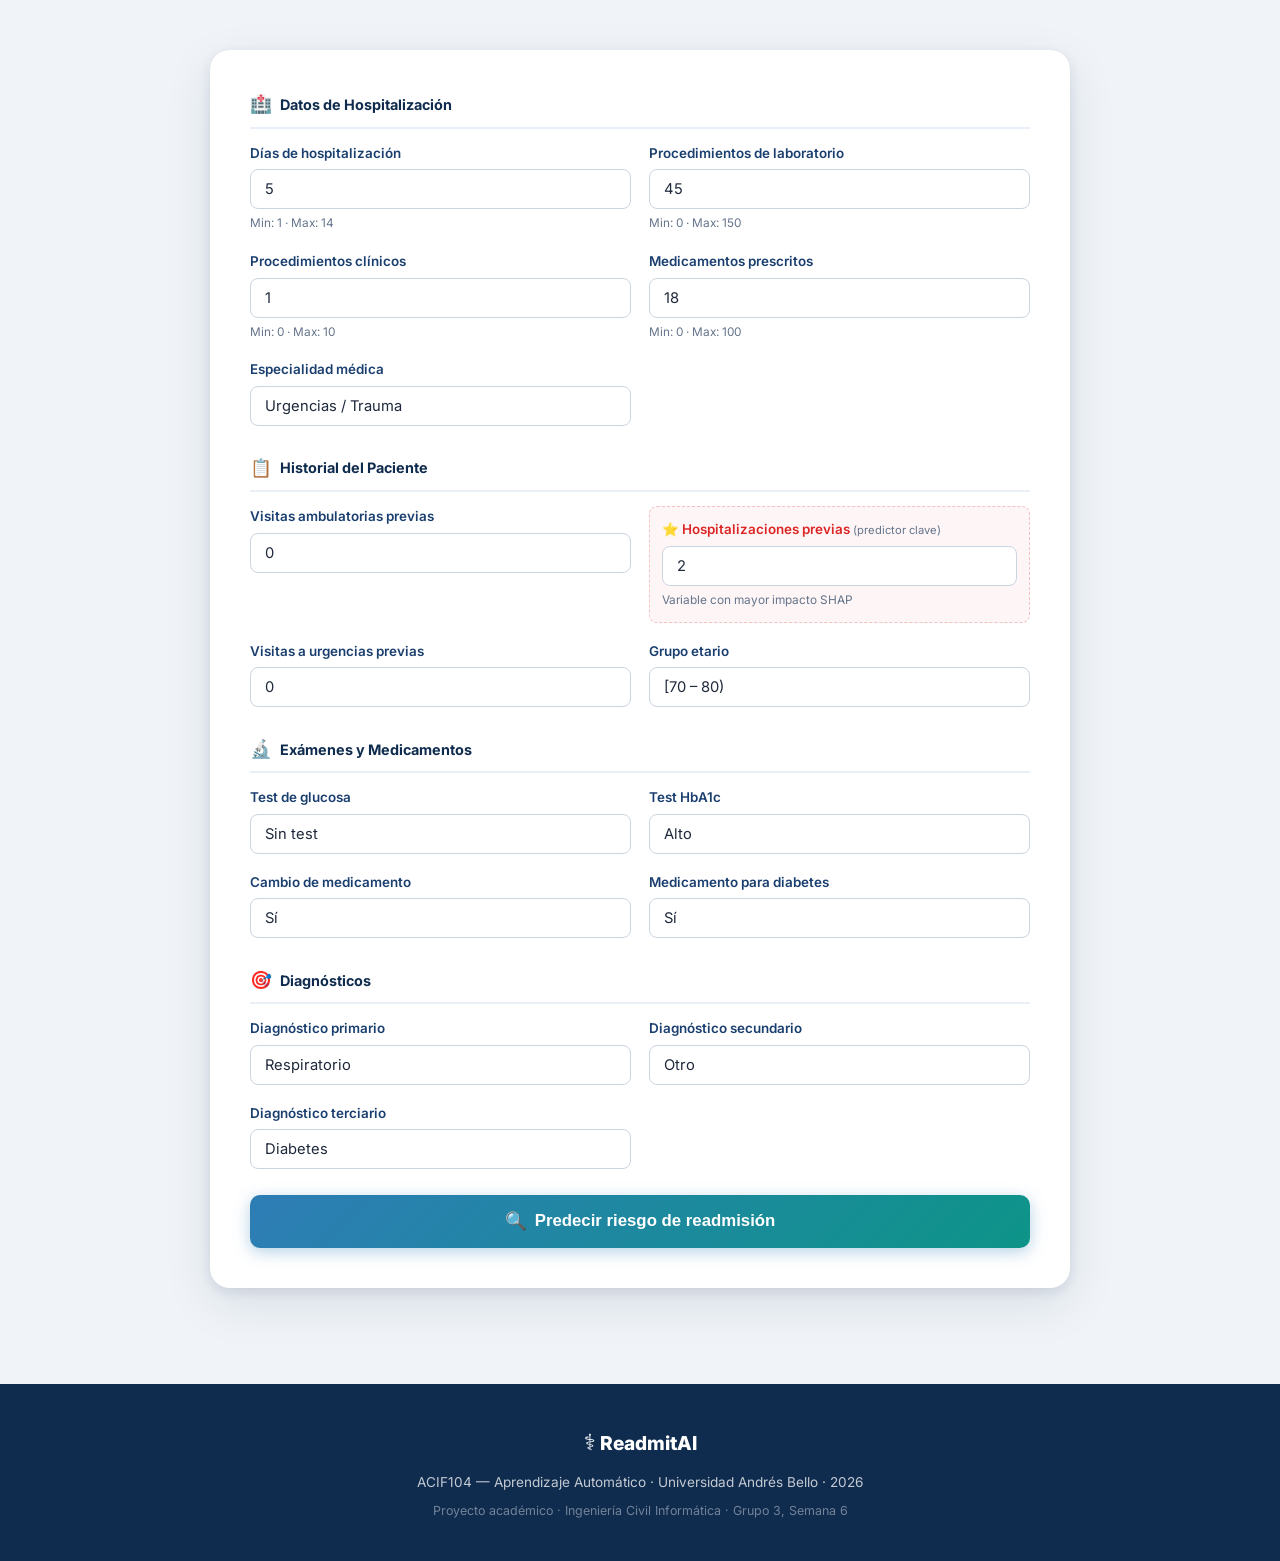
==== commit 4836ff7c: "Update: Mockup updated" ====
--- a/mockup/index.html
+++ b/mockup/index.html
@@ -1,472 +1,503 @@
-<!DOCTYPE html>
-<html lang="es">
-<head>
-  <meta charset="UTF-8" />
-  <meta name="viewport" content="width=device-width, initial-scale=1.0" />
-  <title>ReadmitAI — Pronóstico de Readmisión Hospitalaria</title>
-  <link rel="stylesheet" href="landing.css" />
-  <link rel="preconnect" href="https://fonts.googleapis.com" />
-  <link rel="preconnect" href="https://fonts.gstatic.com" crossorigin />
-  <link href="https://fonts.googleapis.com/css2?family=Inter:wght@400;500;600;700;800&display=swap" rel="stylesheet" />
-</head>
-<body>
-
-  <!-- ═══════════ NAVBAR ═══════════ -->
-  <nav class="navbar" id="navbar">
-    <div class="nav-container">
-      <a href="#hero" class="nav-logo">
-        <span class="logo-icon">⚕️</span> ReadmitAI
-      </a>
-      <ul class="nav-links" id="nav-links">
-        <li><a href="#hero">Inicio</a></li>
-        <li><a href="#about">Equipo</a></li>
-        <li><a href="#project">Proyecto</a></li>
-        <li><a href="#predict">Predicción</a></li>
-      </ul>
-      <button class="nav-toggle" id="nav-toggle" aria-label="Menú">
-        <span></span><span></span><span></span>
-      </button>
-    </div>
-  </nav>
-
-  <!-- ═══════════ HERO ═══════════ -->
-  <header class="hero" id="hero">
-    <div class="hero-bg-shapes">
-      <div class="shape shape-1"></div>
-      <div class="shape shape-2"></div>
-      <div class="shape shape-3"></div>
-    </div>
-    <div class="hero-content">
-      <span class="hero-badge">ACIF104 · Aprendizaje Automático · UNAB 2026</span>
-      <h1>Pronóstico de<br/><span class="gradient-text">Readmisión Hospitalaria</span></h1>
-      <p class="hero-desc">
-        Modelo de predicción basado en Machine Learning para identificar pacientes 
-        diabéticos con riesgo de reingreso hospitalario dentro de 30 días.
-      </p>
-      <div class="hero-actions">
-        <a href="#predict" class="btn btn-primary">Realizar predicción</a>
-        <a href="#project" class="btn btn-outline">Conocer el proyecto</a>
-      </div>
-      <div class="hero-stats">
-        <div class="stat-item">
-          <span class="stat-number">25K+</span>
-          <span class="stat-label">Registros analizados</span>
-        </div>
-        <div class="stat-item">
-          <span class="stat-number">16</span>
-          <span class="stat-label">Variables clínicas</span>
-        </div>
-        <div class="stat-item">
-          <span class="stat-number">3</span>
-          <span class="stat-label">Modelos entrenados</span>
-        </div>
-        <div class="stat-item">
-          <span class="stat-number">SHAP</span>
-          <span class="stat-label">Explicabilidad</span>
-        </div>
-      </div>
-    </div>
-  </header>
-
-  <!-- ═══════════ SECCIÓN 1 — EQUIPO ═══════════ -->
-  <section class="section" id="about">
-    <div class="container">
-      <div class="section-header">
-        <span class="section-tag">Nuestro Equipo</span>
-        <h2>Quiénes Somos</h2>
-        <p class="section-subtitle">
-          Somos 4 estudiantes de Ingeniería Civil Informática en la Universidad Andrés Bello, 
-          comprometidos con la aplicación de inteligencia artificial para mejorar la atención en salud.
-        </p>
-      </div>
-
-      <div class="team-grid">
-        <!-- Integrante 1 -->
-        <div class="team-card">
-          <div class="team-avatar">
-            <div class="avatar-placeholder">👩‍💻</div>
-          </div>
-          <h3>Integrante 1</h3>
-          <span class="team-role">Análisis Exploratorio de Datos</span>
-          <p class="team-desc">
-            Encargada del EDA: limpieza del dataset, análisis de distribuciones, 
-            detección de outliers y visualización de correlaciones entre variables clínicas.
-          </p>
-          <div class="team-tags">
-            <span>Pandas</span><span>Seaborn</span><span>EDA</span>
-          </div>
-        </div>
-
-        <!-- Integrante 2 -->
-        <div class="team-card">
-          <div class="team-avatar">
-            <div class="avatar-placeholder">👨‍💻</div>
-          </div>
-          <h3>Integrante 2</h3>
-          <span class="team-role">Modelos de Machine Learning</span>
-          <p class="team-desc">
-            Responsable del entrenamiento de modelos clásicos: Regresión Logística, 
-            Random Forest y SVM, incluyendo balanceo de clases con SMOTE.
-          </p>
-          <div class="team-tags">
-            <span>Scikit-learn</span><span>SMOTE</span><span>Random Forest</span>
-          </div>
-        </div>
-
-        <!-- Integrante 3 -->
-        <div class="team-card">
-          <div class="team-avatar">
-            <div class="avatar-placeholder">👩‍💻</div>
-          </div>
-          <h3>Integrante 3</h3>
-          <span class="team-role">Red Neuronal MLP (PyTorch)</span>
-          <p class="team-desc">
-            Diseño e implementación del Perceptrón Multicapa [128-64-32] con BatchNorm, 
-            Dropout y scheduler de learning rate para clasificación de readmisión.
-          </p>
-          <div class="team-tags">
-            <span>PyTorch</span><span>MLP</span><span>Deep Learning</span>
-          </div>
-        </div>
-
-        <!-- Integrante 4 -->
-        <div class="team-card">
-          <div class="team-avatar">
-            <div class="avatar-placeholder">👨‍💻</div>
-          </div>
-          <h3>Integrante 4</h3>
-          <span class="team-role">Explicabilidad &amp; Frontend</span>
-          <p class="team-desc">
-            Análisis de explicabilidad con Tree SHAP, desarrollo del backend (FastAPI) 
-            y la interfaz web interactiva para la predicción en tiempo real.
-          </p>
-          <div class="team-tags">
-            <span>SHAP</span><span>FastAPI</span><span>Frontend</span>
-          </div>
-        </div>
-      </div>
-    </div>
-  </section>
-
-  <!-- ═══════════ SECCIÓN 2 — PROYECTO ═══════════ -->
-  <section class="section section-alt" id="project">
-    <div class="container">
-      <div class="section-header">
-        <span class="section-tag">Acerca del Proyecto</span>
-        <h2>¿Qué hace esta aplicación?</h2>
-        <p class="section-subtitle">
-          Un sistema de predicción inteligente que ayuda a profesionales de la salud 
-          a identificar pacientes con riesgo de reingreso hospitalario.
-        </p>
-      </div>
-
-      <!-- Pipeline -->
-      <div class="pipeline">
-        <div class="pipeline-step">
-          <div class="step-icon">📊</div>
-          <h4>1. Análisis de Datos</h4>
-          <p>Dataset de +25.000 registros de pacientes diabéticos con 16 variables clínicas, 
-             demográficas y de tratamiento.</p>
-        </div>
-        <div class="pipeline-arrow">→</div>
-        <div class="pipeline-step">
-          <div class="step-icon">⚙️</div>
-          <h4>2. Preprocesamiento</h4>
-          <p>Codificación de variables categóricas, escalado con StandardScaler y balanceo 
-             de clases mediante SMOTE.</p>
-        </div>
-        <div class="pipeline-arrow">→</div>
-        <div class="pipeline-step">
-          <div class="step-icon">🤖</div>
-          <h4>3. Entrenamiento</h4>
-          <p>Tres modelos: Regresión Logística, Random Forest (200 árboles) y 
-             MLP [128-64-32] con PyTorch.</p>
-        </div>
-        <div class="pipeline-arrow">→</div>
-        <div class="pipeline-step">
-          <div class="step-icon">🧠</div>
-          <h4>4. Explicabilidad</h4>
-          <p>Tree SHAP para interpretar las decisiones del modelo: qué variables influyen 
-             más en cada predicción.</p>
-        </div>
-      </div>
-
-      <!-- Features del modelo -->
-      <div class="features-grid">
-        <div class="feature-card">
-          <div class="feature-icon">🏥</div>
-          <h4>Variables Hospitalarias</h4>
-          <p>Días de hospitalización, procedimientos de laboratorio, procedimientos clínicos, 
-             medicamentos prescritos y especialidad médica.</p>
-        </div>
-        <div class="feature-card">
-          <div class="feature-icon">📋</div>
-          <h4>Historial del Paciente</h4>
-          <p>Número de hospitalizaciones previas (predictor clave según SHAP), visitas ambulatorias 
-             y visitas a urgencias.</p>
-        </div>
-        <div class="feature-card">
-          <div class="feature-icon">🔬</div>
-          <h4>Exámenes Clínicos</h4>
-          <p>Resultados de test de glucosa y hemoglobina glicosilada (HbA1c), 
-             cambio de medicamento y prescripción de fármacos para diabetes.</p>
-        </div>
-        <div class="feature-card">
-          <div class="feature-icon">🎯</div>
-          <h4>Diagnósticos</h4>
-          <p>Diagnóstico primario, secundario y terciario codificados en categorías: 
-             circulatorio, respiratorio, digestivo, diabetes, entre otros.</p>
-        </div>
-      </div>
-
-      <!-- Tech stack -->
-      <div class="tech-stack">
-        <h3>Tecnologías Utilizadas</h3>
-        <div class="tech-pills">
-          <span class="tech-pill">Python</span>
-          <span class="tech-pill">Scikit-learn</span>
-          <span class="tech-pill">PyTorch</span>
-          <span class="tech-pill">SHAP</span>
-          <span class="tech-pill">Pandas</span>
-          <span class="tech-pill">FastAPI</span>
-          <span class="tech-pill">SMOTE</span>
-          <span class="tech-pill">HTML/CSS/JS</span>
-        </div>
-      </div>
-    </div>
-  </section>
-
-  <!-- ═══════════ SECCIÓN 3 — FORMULARIO DE PREDICCIÓN ═══════════ -->
-  <section class="section" id="predict">
-    <div class="container">
-      <div class="section-header">
-        <span class="section-tag">Herramienta Interactiva</span>
-        <h2>Pronóstico de Readmisión</h2>
-        <p class="section-subtitle">
-          Ingrese los datos clínicos del paciente para obtener una predicción de riesgo 
-          de readmisión hospitalaria dentro de 30 días.
-        </p>
-      </div>
-
-      <!-- Formulario -->
-      <div class="predict-card" id="form-panel">
-        <form id="patient-form" novalidate>
-          <!-- Grupo: Datos hospitalarios -->
-          <div class="form-section-label">
-            <span class="form-section-icon">🏥</span> Datos de Hospitalización
-          </div>
-          <div class="form-grid">
-            <div class="form-group">
-              <label for="time_in_hospital">Días de hospitalización</label>
-              <input type="number" id="time_in_hospital" min="1" max="14" value="5" required />
-              <span class="form-hint">Min: 1 · Max: 14</span>
-            </div>
-            <div class="form-group">
-              <label for="n_lab_procedures">Procedimientos de laboratorio</label>
-              <input type="number" id="n_lab_procedures" min="0" max="150" value="45" required />
-              <span class="form-hint">Min: 0 · Max: 150</span>
-            </div>
-            <div class="form-group">
-              <label for="n_procedures">Procedimientos clínicos</label>
-              <input type="number" id="n_procedures" min="0" max="10" value="1" required />
-              <span class="form-hint">Min: 0 · Max: 10</span>
-            </div>
-            <div class="form-group">
-              <label for="n_medications">Medicamentos prescritos</label>
-              <input type="number" id="n_medications" min="0" max="100" value="18" required />
-              <span class="form-hint">Min: 0 · Max: 100</span>
-            </div>
-            <div class="form-group">
-              <label for="medical_specialty_enc">Especialidad médica</label>
-              <select id="medical_specialty_enc" required>
-                <option value="0">Sin especialidad</option>
-                <option value="1">Medicina Interna</option>
-                <option value="2">Otra</option>
-                <option value="3" selected>Urgencias / Trauma</option>
-                <option value="4">Medicina Familiar</option>
-                <option value="5">Cardiología</option>
-                <option value="6">Cirugía</option>
-              </select>
-            </div>
-          </div>
-
-          <!-- Grupo: Historial -->
-          <div class="form-section-label">
-            <span class="form-section-icon">📋</span> Historial del Paciente
-          </div>
-          <div class="form-grid">
-            <div class="form-group">
-              <label for="n_outpatient">Visitas ambulatorias previas</label>
-              <input type="number" id="n_outpatient" min="0" max="50" value="0" required />
-            </div>
-            <div class="form-group form-highlight">
-              <label for="n_inpatient">⭐ Hospitalizaciones previas <small>(predictor clave)</small></label>
-              <input type="number" id="n_inpatient" min="0" max="20" value="2" required />
-              <span class="form-hint">Variable con mayor impacto SHAP</span>
-            </div>
-            <div class="form-group">
-              <label for="n_emergency">Visitas a urgencias previas</label>
-              <input type="number" id="n_emergency" min="0" max="70" value="0" required />
-            </div>
-            <div class="form-group">
-              <label for="age_enc">Grupo etario</label>
-              <select id="age_enc" required>
-                <option value="0">[40 – 50)</option>
-                <option value="1">[50 – 60)</option>
-                <option value="2">[60 – 70)</option>
-                <option value="3" selected>[70 – 80)</option>
-                <option value="4">[80 – 90)</option>
-                <option value="5">[90 – 100)</option>
-              </select>
-            </div>
-          </div>
-
-          <!-- Grupo: Exámenes y medicamentos -->
-          <div class="form-section-label">
-            <span class="form-section-icon">🔬</span> Exámenes y Medicamentos
-          </div>
-          <div class="form-grid">
-            <div class="form-group">
-              <label for="glucose_test_enc">Test de glucosa</label>
-              <select id="glucose_test_enc" required>
-                <option value="0" selected>Sin test</option>
-                <option value="1">Normal</option>
-                <option value="2">Alto</option>
-              </select>
-            </div>
-            <div class="form-group">
-              <label for="A1Ctest_enc">Test HbA1c</label>
-              <select id="A1Ctest_enc" required>
-                <option value="0">Sin test</option>
-                <option value="1">Normal</option>
-                <option value="2" selected>Alto</option>
-              </select>
-            </div>
-            <div class="form-group">
-              <label for="change_enc">Cambio de medicamento</label>
-              <select id="change_enc" required>
-                <option value="0">No</option>
-                <option value="1" selected>Sí</option>
-              </select>
-            </div>
-            <div class="form-group">
-              <label for="diabetes_med_enc">Medicamento para diabetes</label>
-              <select id="diabetes_med_enc" required>
-                <option value="0">No</option>
-                <option value="1" selected>Sí</option>
-              </select>
-            </div>
-          </div>
-
-          <!-- Grupo: Diagnósticos -->
-          <div class="form-section-label">
-            <span class="form-section-icon">🎯</span> Diagnósticos
-          </div>
-          <div class="form-grid">
-            <div class="form-group">
-              <label for="diag_1_enc">Diagnóstico primario</label>
-              <select id="diag_1_enc" required>
-                <option value="0">Circulatorio</option>
-                <option value="1">Otro</option>
-                <option value="2" selected>Respiratorio</option>
-                <option value="3">Digestivo</option>
-                <option value="4">Diabetes</option>
-                <option value="5">Lesión</option>
-                <option value="6">Musculoesquelético</option>
-                <option value="7">Sin dato</option>
-              </select>
-            </div>
-            <div class="form-group">
-              <label for="diag_2_enc">Diagnóstico secundario</label>
-              <select id="diag_2_enc" required>
-                <option value="0">Circulatorio</option>
-                <option value="1" selected>Otro</option>
-                <option value="2">Respiratorio</option>
-                <option value="3">Digestivo</option>
-                <option value="4">Diabetes</option>
-                <option value="5">Lesión</option>
-                <option value="6">Musculoesquelético</option>
-                <option value="7">Sin dato</option>
-              </select>
-            </div>
-            <div class="form-group">
-              <label for="diag_3_enc">Diagnóstico terciario</label>
-              <select id="diag_3_enc" required>
-                <option value="0">Circulatorio</option>
-                <option value="1">Otro</option>
-                <option value="2">Respiratorio</option>
-                <option value="3">Digestivo</option>
-                <option value="4" selected>Diabetes</option>
-                <option value="5">Lesión</option>
-                <option value="6">Musculoesquelético</option>
-                <option value="7">Sin dato</option>
-              </select>
-            </div>
-          </div>
-          <br>
-          <button type="submit" class="btn btn-primary btn-block " id="btn-predict">
-            <span class="btn-icon">🔍</span> Predecir riesgo de readmisión
-          </button>
-        </form>
-      </div>
-
-      <!-- Panel de resultado -->
-      <div class="predict-card result-card" id="result-panel" style="display:none;">
-        <h3 class="result-title">Resultado de la Predicción</h3>
-
-        <div class="risk-banner" id="risk-banner">
-          <div class="risk-icon" id="risk-icon"></div>
-          <div class="risk-info">
-            <div class="risk-level" id="risk-level"></div>
-            <div class="risk-prob" id="risk-prob"></div>
-          </div>
-        </div>
-
-        <div class="risk-advice" id="risk-advice"></div>
-
-        <!-- Barra de probabilidad -->
-        <div class="prob-bar-wrapper">
-          <div class="prob-bar-label-row">
-            <span>Probabilidad de readmisión</span>
-            <span id="prob-pct-text">0 %</span>
-          </div>
-          <div class="prob-track">
-            <div class="prob-fill" id="prob-fill"></div>
-          </div>
-          <div class="prob-ticks">
-            <span>0 %</span><span>25 %</span><span>50 %</span><span>75 %</span><span>100 %</span>
-          </div>
-        </div>
-
-        <!-- SHAP -->
-        <h4 class="shap-title">🧠 Factores más influyentes (SHAP)</h4>
-        <p class="shap-subtitle">
-          Barras azules aumentan el riesgo · Barras rojas lo reducen.
-        </p>
-        <div id="shap-chart" class="shap-chart"></div>
-
-        <div class="result-actions">
-          <button class="btn btn-outline" onclick="resetPrediction()">↩ Nueva predicción</button>
-        </div>
-        <p class="result-timestamp" id="result-timestamp"></p>
-      </div>
-
-    </div>
-  </section>
-
-  <!-- ═══════════ FOOTER ═══════════ -->
-  <footer class="footer">
-    <div class="container">
-      <div class="footer-content">
-        <div class="footer-brand">
-          <span class="logo-icon">⚕️</span> ReadmitAI
-        </div>
-        <p>ACIF104 — Aprendizaje Automático · Universidad Andrés Bello · 2026</p>
-        <p class="footer-note">Proyecto académico · Ingeniería Civil Informática · Grupo 3, Semana 6</p>
-      </div>
-    </div>
-  </footer>
-
-  <script src="landing.js"></script>
-</body>
-</html>
+<!DOCTYPE html>
+<html lang="es">
+<head>
+  <meta charset="UTF-8" />
+  <meta name="viewport" content="width=device-width, initial-scale=1.0" />
+  <title>ReadmitAI — Pronóstico de Readmisión Hospitalaria</title>
+  <link rel="stylesheet" href="landing.css" />
+  <link rel="preconnect" href="https://fonts.googleapis.com" />
+  <link rel="preconnect" href="https://fonts.gstatic.com" crossorigin />
+  <link href="https://fonts.googleapis.com/css2?family=Inter:wght@400;500;600;700;800&display=swap" rel="stylesheet" />
+</head>
+<body>
+
+  <!-- ═══════════ NAVBAR ═══════════ -->
+  <nav class="navbar" id="navbar">
+    <div class="nav-container">
+      <a href="#hero" class="nav-logo">
+        <span class="logo-icon">⚕️</span> ReadmitAI
+      </a>
+      <ul class="nav-links" id="nav-links">
+        <li><a href="#hero">Inicio</a></li>
+        <li><a href="#about">Equipo</a></li>
+        <li><a href="#project">Proyecto</a></li>
+        <li><a href="#predict">Predicción</a></li>
+      </ul>
+      <button class="dark-toggle-btn" id="dark-toggle" aria-label="Activar modo oscuro" title="Modo oscuro / claro">🌙</button>
+      <button class="nav-toggle" id="nav-toggle" aria-label="Menú">
+        <span></span><span></span><span></span>
+      </button>
+    </div>
+  </nav>
+
+  <!-- ═══════════ HERO ═══════════ -->
+  <header class="hero" id="hero">
+    <div class="hero-bg-shapes">
+      <div class="shape shape-1"></div>
+      <div class="shape shape-2"></div>
+      <div class="shape shape-3"></div>
+    </div>
+    <div class="hero-content">
+      <span class="hero-badge">ACIF104 · Aprendizaje Automático · UNAB 2026</span>
+      <h1>Pronóstico de<br/><span class="gradient-text">Readmisión Hospitalaria</span></h1>
+      <p class="hero-desc">
+        Modelo de predicción basado en Machine Learning para identificar pacientes 
+        diabéticos con riesgo de reingreso hospitalario dentro de 30 días.
+      </p>
+      <div class="hero-actions">
+        <a href="#predict" class="btn btn-primary">Realizar predicción</a>
+        <a href="#project" class="btn btn-outline">Conocer el proyecto</a>
+      </div>
+      <div class="hero-stats">
+        <div class="stat-item">
+          <span class="stat-number">25K+</span>
+          <span class="stat-label">Registros analizados</span>
+        </div>
+        <div class="stat-item">
+          <span class="stat-number">16</span>
+          <span class="stat-label">Variables clínicas</span>
+        </div>
+        <div class="stat-item">
+          <span class="stat-number">3</span>
+          <span class="stat-label">Modelos entrenados</span>
+        </div>
+        <div class="stat-item">
+          <span class="stat-number">SHAP</span>
+          <span class="stat-label">Explicabilidad</span>
+        </div>
+      </div>
+    </div>
+  </header>
+
+  <!-- ═══════════ SECCIÓN 1 — EQUIPO ═══════════ -->
+  <section class="section" id="about">
+    <div class="container">
+      <div class="section-header">
+        <span class="section-tag">Nuestro Equipo</span>
+        <h2>Quiénes Somos</h2>
+        <p class="section-subtitle">
+          Somos 4 estudiantes de Ingeniería Civil Informática en la Universidad Andrés Bello, 
+          comprometidos con la aplicación de inteligencia artificial para mejorar la atención en salud.
+        </p>
+      </div>
+
+      <div class="team-grid">
+        <!-- Integrante 1 -->
+        <div class="team-card">
+          <div class="team-avatar">
+            <div class="avatar-placeholder">👩‍💻</div>
+          </div>
+          <h3>Integrante 1</h3>
+          <span class="team-role">Análisis Exploratorio de Datos</span>
+          <p class="team-desc">
+            Encargada del EDA: limpieza del dataset, análisis de distribuciones, 
+            detección de outliers y visualización de correlaciones entre variables clínicas.
+          </p>
+          <div class="team-tags">
+            <span>Pandas</span><span>Seaborn</span><span>EDA</span>
+          </div>
+        </div>
+
+        <!-- Integrante 2 -->
+        <div class="team-card">
+          <div class="team-avatar">
+            <div class="avatar-placeholder">👨‍💻</div>
+          </div>
+          <h3>Integrante 2</h3>
+          <span class="team-role">Modelos de Machine Learning</span>
+          <p class="team-desc">
+            Responsable del entrenamiento de modelos clásicos: Regresión Logística, 
+            Random Forest y SVM, incluyendo balanceo de clases con SMOTE.
+          </p>
+          <div class="team-tags">
+            <span>Scikit-learn</span><span>SMOTE</span><span>Random Forest</span>
+          </div>
+        </div>
+
+        <!-- Integrante 3 -->
+        <div class="team-card">
+          <div class="team-avatar">
+            <div class="avatar-placeholder">👩‍💻</div>
+          </div>
+          <h3>Integrante 3</h3>
+          <span class="team-role">Red Neuronal MLP (PyTorch)</span>
+          <p class="team-desc">
+            Diseño e implementación del Perceptrón Multicapa [128-64-32] con BatchNorm, 
+            Dropout y scheduler de learning rate para clasificación de readmisión.
+          </p>
+          <div class="team-tags">
+            <span>PyTorch</span><span>MLP</span><span>Deep Learning</span>
+          </div>
+        </div>
+
+        <!-- Integrante 4 -->
+        <div class="team-card">
+          <div class="team-avatar">
+            <div class="avatar-placeholder">👨‍💻</div>
+          </div>
+          <h3>Integrante 4</h3>
+          <span class="team-role">Explicabilidad &amp; Frontend</span>
+          <p class="team-desc">
+            Análisis de explicabilidad con Tree SHAP, desarrollo del backend (FastAPI) 
+            y la interfaz web interactiva para la predicción en tiempo real.
+          </p>
+          <div class="team-tags">
+            <span>SHAP</span><span>FastAPI</span><span>Frontend</span>
+          </div>
+        </div>
+      </div>
+    </div>
+  </section>
+
+  <!-- ═══════════ SECCIÓN 2 — PROYECTO ═══════════ -->
+  <section class="section section-alt" id="project">
+    <div class="container">
+      <div class="section-header">
+        <span class="section-tag">Acerca del Proyecto</span>
+        <h2>¿Qué hace esta aplicación?</h2>
+        <p class="section-subtitle">
+          Un sistema de predicción inteligente que ayuda a profesionales de la salud 
+          a identificar pacientes con riesgo de reingreso hospitalario.
+        </p>
+      </div>
+
+      <!-- Pipeline -->
+      <div class="pipeline">
+        <div class="pipeline-step">
+          <div class="step-icon">📊</div>
+          <h4>1. Análisis de Datos</h4>
+          <p>Dataset de +25.000 registros de pacientes diabéticos con 16 variables clínicas, 
+             demográficas y de tratamiento.</p>
+        </div>
+        <div class="pipeline-arrow">→</div>
+        <div class="pipeline-step">
+          <div class="step-icon">⚙️</div>
+          <h4>2. Preprocesamiento</h4>
+          <p>Codificación de variables categóricas, escalado con StandardScaler y balanceo 
+             de clases mediante SMOTE.</p>
+        </div>
+        <div class="pipeline-arrow">→</div>
+        <div class="pipeline-step">
+          <div class="step-icon">🤖</div>
+          <h4>3. Entrenamiento</h4>
+          <p>Tres modelos: Regresión Logística, Random Forest (200 árboles) y 
+             MLP [128-64-32] con PyTorch.</p>
+        </div>
+        <div class="pipeline-arrow">→</div>
+        <div class="pipeline-step">
+          <div class="step-icon">🧠</div>
+          <h4>4. Explicabilidad</h4>
+          <p>Tree SHAP para interpretar las decisiones del modelo: qué variables influyen 
+             más en cada predicción.</p>
+        </div>
+      </div>
+
+      <!-- Features del modelo -->
+      <div class="features-grid">
+        <div class="feature-card">
+          <div class="feature-icon">🏥</div>
+          <h4>Variables Hospitalarias</h4>
+          <p>Días de hospitalización, procedimientos de laboratorio, procedimientos clínicos, 
+             medicamentos prescritos y especialidad médica.</p>
+        </div>
+        <div class="feature-card">
+          <div class="feature-icon">📋</div>
+          <h4>Historial del Paciente</h4>
+          <p>Número de hospitalizaciones previas (predictor clave según SHAP), visitas ambulatorias 
+             y visitas a urgencias.</p>
+        </div>
+        <div class="feature-card">
+          <div class="feature-icon">🔬</div>
+          <h4>Exámenes Clínicos</h4>
+          <p>Resultados de test de glucosa y hemoglobina glicosilada (HbA1c), 
+             cambio de medicamento y prescripción de fármacos para diabetes.</p>
+        </div>
+        <div class="feature-card">
+          <div class="feature-icon">🎯</div>
+          <h4>Diagnósticos</h4>
+          <p>Diagnóstico primario, secundario y terciario codificados en categorías: 
+             circulatorio, respiratorio, digestivo, diabetes, entre otros.</p>
+        </div>
+      </div>
+
+      <!-- Tech stack -->
+      <div class="tech-stack">
+        <h3>Tecnologías Utilizadas</h3>
+        <div class="tech-pills">
+          <span class="tech-pill">Python</span>
+          <span class="tech-pill">Scikit-learn</span>
+          <span class="tech-pill">PyTorch</span>
+          <span class="tech-pill">SHAP</span>
+          <span class="tech-pill">Pandas</span>
+          <span class="tech-pill">FastAPI</span>
+          <span class="tech-pill">SMOTE</span>
+          <span class="tech-pill">HTML/CSS/JS</span>
+        </div>
+      </div>
+    </div>
+  </section>
+
+  <!-- ═══════════ SECCIÓN 3 — FORMULARIO DE PREDICCIÓN ═══════════ -->
+  <section class="section" id="predict">
+    <div class="container">
+      <div class="section-header">
+        <span class="section-tag">Herramienta Interactiva</span>
+        <h2>Pronóstico de Readmisión</h2>
+        <p class="section-subtitle">
+          Ingrese los datos clínicos del paciente para obtener una predicción de riesgo 
+          de readmisión hospitalaria dentro de 30 días.
+        </p>
+      </div>
+
+      <!-- Formulario -->
+      <div class="predict-card" id="form-panel">
+        <form id="patient-form" novalidate>
+          <!-- Grupo: Datos hospitalarios -->
+          <div class="form-section-label">
+            <span class="form-section-icon">🏥</span> Datos de Hospitalización
+          </div>
+          <div class="form-grid">
+            <div class="form-group">
+              <label for="time_in_hospital">Días de hospitalización</label>
+              <input type="number" id="time_in_hospital" min="1" max="14" value="5" required />
+              <span class="form-hint">Min: 1 · Max: 14</span>
+            </div>
+            <div class="form-group">
+              <label for="n_lab_procedures">Procedimientos de laboratorio</label>
+              <input type="number" id="n_lab_procedures" min="0" max="150" value="45" required />
+              <span class="form-hint">Min: 0 · Max: 150</span>
+            </div>
+            <div class="form-group">
+              <label for="n_procedures">Procedimientos clínicos</label>
+              <input type="number" id="n_procedures" min="0" max="10" value="1" required />
+              <span class="form-hint">Min: 0 · Max: 10</span>
+            </div>
+            <div class="form-group">
+              <label for="n_medications">Medicamentos prescritos</label>
+              <input type="number" id="n_medications" min="0" max="100" value="18" required />
+              <span class="form-hint">Min: 0 · Max: 100</span>
+            </div>
+            <div class="form-group">
+              <label for="medical_specialty_enc">Especialidad médica</label>
+              <select id="medical_specialty_enc" required>
+                <option value="0">Sin especialidad</option>
+                <option value="1">Medicina Interna</option>
+                <option value="2">Otra</option>
+                <option value="3" selected>Urgencias / Trauma</option>
+                <option value="4">Medicina Familiar</option>
+                <option value="5">Cardiología</option>
+                <option value="6">Cirugía</option>
+              </select>
+            </div>
+          </div>
+
+          <!-- Grupo: Historial -->
+          <div class="form-section-label">
+            <span class="form-section-icon">📋</span> Historial del Paciente
+          </div>
+          <div class="form-grid">
+            <div class="form-group">
+              <label for="n_outpatient">Visitas ambulatorias previas</label>
+              <input type="number" id="n_outpatient" min="0" max="50" value="0" required />
+            </div>
+            <div class="form-group form-highlight">
+              <label for="n_inpatient">⭐ Hospitalizaciones previas <small>(predictor clave)</small></label>
+              <input type="number" id="n_inpatient" min="0" max="20" value="2" required />
+              <span class="form-hint">Variable con mayor impacto SHAP</span>
+            </div>
+            <div class="form-group">
+              <label for="n_emergency">Visitas a urgencias previas</label>
+              <input type="number" id="n_emergency" min="0" max="70" value="0" required />
+            </div>
+            <div class="form-group">
+              <label for="age_enc">Grupo etario</label>
+              <select id="age_enc" required>
+                <option value="0">[40 – 50)</option>
+                <option value="1">[50 – 60)</option>
+                <option value="2">[60 – 70)</option>
+                <option value="3" selected>[70 – 80)</option>
+                <option value="4">[80 – 90)</option>
+                <option value="5">[90 – 100)</option>
+              </select>
+            </div>
+          </div>
+
+          <!-- Grupo: Exámenes y medicamentos -->
+          <div class="form-section-label">
+            <span class="form-section-icon">🔬</span> Exámenes y Medicamentos
+          </div>
+          <div class="form-grid">
+            <div class="form-group">
+              <label for="glucose_test_enc">Test de glucosa</label>
+              <select id="glucose_test_enc" required>
+                <option value="0" selected>Sin test</option>
+                <option value="1">Normal</option>
+                <option value="2">Alto</option>
+              </select>
+            </div>
+            <div class="form-group">
+              <label for="A1Ctest_enc">Test HbA1c</label>
+              <select id="A1Ctest_enc" required>
+                <option value="0">Sin test</option>
+                <option value="1">Normal</option>
+                <option value="2" selected>Alto</option>
+              </select>
+            </div>
+            <div class="form-group">
+              <label for="change_enc">Cambio de medicamento</label>
+              <select id="change_enc" required>
+                <option value="0">No</option>
+                <option value="1" selected>Sí</option>
+              </select>
+            </div>
+            <div class="form-group">
+              <label for="diabetes_med_enc">Medicamento para diabetes</label>
+              <select id="diabetes_med_enc" required>
+                <option value="0">No</option>
+                <option value="1" selected>Sí</option>
+              </select>
+            </div>
+          </div>
+
+          <!-- Grupo: Diagnósticos -->
+          <div class="form-section-label">
+            <span class="form-section-icon">🎯</span> Diagnósticos
+          </div>
+          <div class="form-grid">
+            <div class="form-group">
+              <label for="diag_1_enc">Diagnóstico primario</label>
+              <select id="diag_1_enc" required>
+                <option value="0">Circulatorio</option>
+                <option value="1">Otro</option>
+                <option value="2" selected>Respiratorio</option>
+                <option value="3">Digestivo</option>
+                <option value="4">Diabetes</option>
+                <option value="5">Lesión</option>
+                <option value="6">Musculoesquelético</option>
+                <option value="7">Sin dato</option>
+              </select>
+            </div>
+            <div class="form-group">
+              <label for="diag_2_enc">Diagnóstico secundario</label>
+              <select id="diag_2_enc" required>
+                <option value="0">Circulatorio</option>
+                <option value="1" selected>Otro</option>
+                <option value="2">Respiratorio</option>
+                <option value="3">Digestivo</option>
+                <option value="4">Diabetes</option>
+                <option value="5">Lesión</option>
+                <option value="6">Musculoesquelético</option>
+                <option value="7">Sin dato</option>
+              </select>
+            </div>
+            <div class="form-group">
+              <label for="diag_3_enc">Diagnóstico terciario</label>
+              <select id="diag_3_enc" required>
+                <option value="0">Circulatorio</option>
+                <option value="1">Otro</option>
+                <option value="2">Respiratorio</option>
+                <option value="3">Digestivo</option>
+                <option value="4" selected>Diabetes</option>
+                <option value="5">Lesión</option>
+                <option value="6">Musculoesquelético</option>
+                <option value="7">Sin dato</option>
+              </select>
+            </div>
+          </div>
+          <br>
+          <button type="submit" class="btn btn-primary btn-block " id="btn-predict">
+            <span class="btn-icon">🔍</span> Predecir riesgo de readmisión
+          </button>
+        </form>
+      </div>
+
+      <!-- Panel de resultado -->
+      <div class="predict-card result-card" id="result-panel" style="display:none;">
+        <h3 class="result-title">Resultado de la Predicción</h3>
+
+        <div class="risk-banner" id="risk-banner">
+          <div class="risk-icon" id="risk-icon"></div>
+          <div class="risk-info">
+            <div class="risk-level" id="risk-level"></div>
+            <div class="risk-prob" id="risk-prob"></div>
+          </div>
+        </div>
+
+        <div class="risk-advice" id="risk-advice"></div>
+
+        <!-- Barra de probabilidad -->
+        <div class="prob-bar-wrapper">
+          <div class="prob-bar-label-row">
+            <span>Probabilidad de readmisión</span>
+            <span id="prob-pct-text">0 %</span>
+          </div>
+          <div class="prob-track">
+            <div class="prob-fill" id="prob-fill"></div>
+          </div>
+          <div class="prob-ticks">
+            <span>0 %</span><span>25 %</span><span>50 %</span><span>75 %</span><span>100 %</span>
+          </div>
+        </div>
+
+        <!-- SHAP -->
+        <h4 class="shap-title">🧠 Top 5 factores más influyentes (SHAP)</h4>
+        <p class="shap-subtitle">
+          Barras azules aumentan el riesgo · Barras rojas lo reducen.
+        </p>
+        <div id="shap-chart" class="shap-chart"></div>
+
+        <div class="result-actions">
+          <button class="btn btn-outline" onclick="resetPrediction()">↩ Nueva predicción</button>
+        </div>
+        <p class="result-timestamp" id="result-timestamp"></p>
+      </div>
+
+    </div>
+  </section>
+
+  <!-- ═══════════ FOOTER ═══════════ -->
+  <footer class="footer">
+    <div class="container">
+      <div class="footer-content">
+        <div class="footer-brand">
+          <span class="logo-icon">⚕️</span> ReadmitAI
+        </div>
+        <p>ACIF104 — Aprendizaje Automático · Universidad Andrés Bello · 2026</p>
+        <p class="footer-note">Proyecto académico · Ingeniería Civil Informática · Grupo 3, Semana 6</p>
+      </div>
+    </div>
+  </footer>
+
+  <!-- ═══════════ MONITOR WIDGET ═══════════ -->
+  <aside class="monitor-widget" id="monitor-widget" aria-label="Monitor del modelo en tiempo real">
+    <div class="monitor-header" id="monitor-header" role="button" tabindex="0" aria-expanded="false" aria-controls="monitor-body">
+      <div class="monitor-dot loading" id="monitor-dot" aria-hidden="true"></div>
+      <span class="monitor-title">Monitor del Modelo</span>
+      <span class="monitor-chevron" id="monitor-chevron" aria-hidden="true">▼</span>
+    </div>
+    <div class="monitor-body" id="monitor-body" role="region" aria-live="polite">
+      <div class="monitor-alert-banner" id="monitor-alert-banner" style="display:none;" role="alert">
+        ⚠️ Posible deriva del modelo detectada
+      </div>
+      <div class="monitor-stat">
+        <span class="monitor-label">Prob. media (últ. 100)</span>
+        <span class="monitor-value" id="monitor-avg">—</span>
+      </div>
+      <div class="monitor-stat">
+        <span class="monitor-label">Total predicciones</span>
+        <span class="monitor-value" id="monitor-count">—</span>
+      </div>
+      <div class="monitor-thresh-bar">
+        <div class="monitor-thresh-fill" id="monitor-thresh-fill" style="width:0%"></div>
+      </div>
+      <div class="monitor-thresh-labels">
+        <span>0 %</span><span>↑ umbral 55 %</span><span>100 %</span>
+      </div>
+      <div class="monitor-updated" id="monitor-updated">Conectando…</div>
+    </div>
+  </aside>
+  <div class="shap-tooltip" id="shap-tooltip" role="tooltip" aria-hidden="true"></div>
+
+  <script src="landing.js"></script>
+</body>
+</html>
--- a/mockup/landing.css
+++ b/mockup/landing.css
@@ -1,385 +1,585 @@
-/* ═══════════════════════════════════════════════════════════════
-   ReadmitAI — Landing Page Styles
-   Predicción de Readmisión Hospitalaria · ACIF104 UNAB 2025
-   ═══════════════════════════════════════════════════════════════ */
-
-/* ── Variables ────────────────────────────────────────────── */
-:root {
-  --primary:    #0F2B4E;
-  --primary-l:  #1A3F6F;
-  --secondary:  #2E7DB6;
-  --accent:     #38BDF8;
-  --accent-glow:#38BDF833;
-  --teal:       #0D9488;
-  --teal-l:     #14B8A6;
-  --danger:     #DC2626;
-  --warning:    #F59E0B;
-  --success:    #10B981;
-  --bg:         #F0F4F8;
-  --bg-alt:     #E8EFF6;
-  --card:       #FFFFFF;
-  --text:       #1E293B;
-  --text-muted: #64748B;
-  --border:     #CBD5E1;
-  --radius:     12px;
-  --radius-lg:  20px;
-  --shadow:     0 1px 3px rgba(15,43,78,.08), 0 8px 24px rgba(15,43,78,.06);
-  --shadow-lg:  0 4px 12px rgba(15,43,78,.1), 0 16px 48px rgba(15,43,78,.1);
-  --transition: .3s cubic-bezier(.4,0,.2,1);
-  --font:       'Inter', 'Segoe UI', system-ui, sans-serif;
-}
-
-/* ── Reset ────────────────────────────────────────────────── */
-*, *::before, *::after { box-sizing: border-box; margin: 0; padding: 0; }
-html { scroll-behavior: smooth; scroll-padding-top: 80px; }
-body {
-  font-family: var(--font);
-  background: var(--bg);
-  color: var(--text);
-  line-height: 1.6;
-  -webkit-font-smoothing: antialiased;
-}
-img { max-width: 100%; display: block; }
-a { text-decoration: none; color: inherit; }
-ul { list-style: none; }
-
-/* ── Container ────────────────────────────────────────────── */
-.container { max-width: 1120px; margin: 0 auto; padding: 0 24px; }
-
-/* ═══════════ NAVBAR ═══════════════════════════════════════ */
-.navbar {
-  position: fixed; top: 0; left: 0; right: 0; z-index: 1000;
-  background: rgba(15,43,78,.92);
-  backdrop-filter: blur(12px);
-  border-bottom: 1px solid rgba(255,255,255,.06);
-  transition: background var(--transition);
-}
-.nav-container {
-  max-width: 1120px; margin: 0 auto; padding: 0 24px;
-  display: flex; align-items: center; justify-content: space-between;
-  height: 64px;
-}
-.nav-logo {
-  font-weight: 800; font-size: 1.2rem; color: #fff;
-  display: flex; align-items: center; gap: 6px;
-}
-.logo-icon { font-size: 1.4rem; }
-.nav-links { display: flex; gap: 32px; }
-.nav-links a {
-  color: rgba(255,255,255,.75); font-size: .9rem; font-weight: 500;
-  transition: color var(--transition); position: relative;
-}
-.nav-links a::after {
-  content: ''; position: absolute; bottom: -4px; left: 0;
-  width: 0; height: 2px; background: var(--accent);
-  transition: width var(--transition);
-}
-.nav-links a:hover { color: #fff; }
-.nav-links a:hover::after { width: 100%; }
-
-.nav-toggle { display: none; background: none; border: none; cursor: pointer; padding: 4px; }
-.nav-toggle span {
-  display: block; width: 24px; height: 2px; background: #fff;
-  margin: 5px 0; transition: var(--transition);
-}
-
-/* ═══════════ HERO ════════════════════════════════════════ */
-.hero {
-  position: relative; overflow: hidden;
-  background: linear-gradient(145deg, var(--primary) 0%, var(--primary-l) 50%, var(--secondary) 100%);
-  color: #fff; padding: 140px 24px 80px; text-align: center;
-  min-height: 100vh; display: flex; align-items: center; justify-content: center;
-}
-.hero-bg-shapes { position: absolute; inset: 0; pointer-events: none; }
-.shape {
-  position: absolute; border-radius: 50%; opacity: .07;
-  background: var(--accent);
-}
-.shape-1 { width: 600px; height: 600px; top: -200px; right: -150px; }
-.shape-2 { width: 400px; height: 400px; bottom: -100px; left: -100px; }
-.shape-3 { width: 250px; height: 250px; top: 40%; left: 60%; }
-
-.hero-content { position: relative; max-width: 760px; margin: 0 auto; }
-.hero-badge {
-  display: inline-block; padding: 6px 18px; border-radius: 50px;
-  background: rgba(56,189,248,.15); border: 1px solid rgba(56,189,248,.25);
-  font-size: .8rem; font-weight: 600; letter-spacing: .5px; color: var(--accent);
-  margin-bottom: 24px;
-}
-.hero h1 { font-size: clamp(2.2rem, 5vw, 3.4rem); font-weight: 800; line-height: 1.15; margin-bottom: 20px; }
-.gradient-text {
-  background: linear-gradient(135deg, var(--accent), var(--teal-l));
-  -webkit-background-clip: text; -webkit-text-fill-color: transparent;
-  background-clip: text;
-}
-.hero-desc { font-size: 1.1rem; opacity: .85; max-width: 580px; margin: 0 auto 32px; }
-.hero-actions { display: flex; gap: 16px; justify-content: center; flex-wrap: wrap; margin-bottom: 48px; }
-
-.hero-stats {
-  display: grid; grid-template-columns: repeat(4,1fr); gap: 24px;
-  background: rgba(255,255,255,.06); border-radius: var(--radius-lg);
-  padding: 24px; border: 1px solid rgba(255,255,255,.08);
-}
-.stat-item { text-align: center; }
-.stat-number { display: block; font-size: 1.8rem; font-weight: 800; color: var(--accent); }
-.stat-label { font-size: .78rem; opacity: .7; }
-
-/* ═══════════ BUTTONS ═════════════════════════════════════ */
-.btn {
-  display: inline-flex; align-items: center; gap: 8px;
-  padding: 14px 28px; border-radius: 10px; font-weight: 600;
-  font-size: .95rem; border: none; cursor: pointer; transition: all var(--transition);
-}
-.btn-primary {
-  background: linear-gradient(135deg, var(--secondary), var(--teal));
-  color: #fff; box-shadow: 0 4px 16px rgba(46,125,182,.35);
-}
-.btn-primary:hover { transform: translateY(-2px); box-shadow: 0 6px 24px rgba(46,125,182,.45); }
-.btn-outline {
-  background: transparent; color: #fff;
-  border: 2px solid rgba(255,255,255,.3);
-}
-.btn-outline:hover { background: rgba(255,255,255,.1); border-color: rgba(255,255,255,.5); }
-.btn-block { width: 100%; justify-content: center; padding: 16px; font-size: 1.05rem; }
-.btn-icon { font-size: 1.1rem; }
-
-/* ═══════════ SECTIONS ════════════════════════════════════ */
-.section { padding: 96px 0; }
-.section-alt { background: var(--bg-alt); }
-.section-header { text-align: center; max-width: 640px; margin: 0 auto 56px; }
-.section-tag {
-  display: inline-block; padding: 4px 14px; border-radius: 50px;
-  background: rgba(46,125,182,.1); color: var(--secondary);
-  font-size: .78rem; font-weight: 700; letter-spacing: .5px; text-transform: uppercase;
-  margin-bottom: 12px;
-}
-.section-header h2 { font-size: clamp(1.6rem, 3vw, 2.2rem); font-weight: 800; color: var(--primary); margin-bottom: 12px; }
-.section-subtitle { color: var(--text-muted); font-size: 1.02rem; }
-
-/* ═══════════ TEAM ════════════════════════════════════════ */
-.team-grid { display: grid; grid-template-columns: repeat(4,1fr); gap: 24px; }
-.team-card {
-  background: var(--card); border-radius: var(--radius-lg); padding: 32px 24px;
-  text-align: center; box-shadow: var(--shadow); transition: transform var(--transition), box-shadow var(--transition);
-  border: 1px solid transparent;
-}
-.team-card:hover { transform: translateY(-6px); box-shadow: var(--shadow-lg); border-color: var(--accent-glow); }
-
-.team-avatar { margin-bottom: 16px; }
-.avatar-placeholder {
-  width: 80px; height: 80px; margin: 0 auto; border-radius: 50%;
-  background: linear-gradient(135deg, var(--secondary), var(--teal));
-  display: flex; align-items: center; justify-content: center;
-  font-size: 2rem;
-}
-.team-card h3 { font-size: 1.05rem; font-weight: 700; color: var(--primary); margin-bottom: 4px; }
-.team-role { display: block; font-size: .82rem; font-weight: 600; color: var(--secondary); margin-bottom: 12px; }
-.team-desc { font-size: .88rem; color: var(--text-muted); margin-bottom: 16px; line-height: 1.5; }
-.team-tags { display: flex; flex-wrap: wrap; gap: 6px; justify-content: center; }
-.team-tags span {
-  padding: 3px 10px; border-radius: 50px; font-size: .72rem; font-weight: 600;
-  background: rgba(46,125,182,.08); color: var(--secondary);
-}
-
-/* ═══════════ PIPELINE ════════════════════════════════════ */
-.pipeline {
-  display: flex; align-items: flex-start; gap: 12px;
-  margin-bottom: 56px; overflow-x: auto; padding-bottom: 8px;
-}
-.pipeline-step {
-  flex: 1; min-width: 180px; background: var(--card); border-radius: var(--radius);
-  padding: 24px 20px; text-align: center; box-shadow: var(--shadow);
-  transition: transform var(--transition);
-}
-.pipeline-step:hover { transform: translateY(-4px); }
-.step-icon { font-size: 2rem; margin-bottom: 12px; }
-.pipeline-step h4 { font-size: .92rem; font-weight: 700; color: var(--primary); margin-bottom: 8px; }
-.pipeline-step p { font-size: .82rem; color: var(--text-muted); line-height: 1.45; }
-.pipeline-arrow {
-  font-size: 1.6rem; color: var(--secondary); font-weight: 700;
-  padding-top: 36px; flex-shrink: 0;
-}
-
-/* ═══════════ FEATURES GRID ═══════════════════════════════ */
-.features-grid { display: grid; grid-template-columns: repeat(2,1fr); gap: 20px; margin-bottom: 48px; }
-.feature-card {
-  background: var(--card); border-radius: var(--radius); padding: 24px;
-  box-shadow: var(--shadow); display: flex; flex-direction: column; gap: 8px;
-  border-left: 4px solid var(--secondary); transition: transform var(--transition);
-}
-.feature-card:hover { transform: translateY(-3px); }
-.feature-icon { font-size: 1.6rem; }
-.feature-card h4 { font-size: .95rem; font-weight: 700; color: var(--primary); }
-.feature-card p { font-size: .85rem; color: var(--text-muted); line-height: 1.5; }
-
-/* ═══════════ TECH STACK ═════════════════════════════════ */
-.tech-stack { text-align: center; }
-.tech-stack h3 { font-size: 1.05rem; font-weight: 700; color: var(--primary); margin-bottom: 16px; }
-.tech-pills { display: flex; flex-wrap: wrap; gap: 10px; justify-content: center; }
-.tech-pill {
-  padding: 8px 20px; border-radius: 50px;
-  background: var(--card); box-shadow: var(--shadow);
-  font-size: .85rem; font-weight: 600; color: var(--primary);
-  transition: all var(--transition);
-}
-.tech-pill:hover { background: var(--secondary); color: #fff; transform: translateY(-2px); }
-
-/* ═══════════ FORM ════════════════════════════════════════ */
-.predict-card {
-  background: var(--card); border-radius: var(--radius-lg);
-  box-shadow: var(--shadow-lg); padding: 40px; max-width: 860px; margin: 0 auto;
-}
-.form-section-label {
-  display: flex; align-items: center; gap: 8px;
-  font-size: .9rem; font-weight: 700; color: var(--primary);
-  margin: 28px 0 14px; padding-bottom: 8px;
-  border-bottom: 2px solid var(--bg-alt);
-}
-.form-section-label:first-of-type { margin-top: 0; }
-.form-section-icon { font-size: 1.1rem; }
-
-.form-grid { display: grid; grid-template-columns: 1fr 1fr; gap: 18px; }
-.form-group { display: flex; flex-direction: column; gap: 5px; }
-.form-group label {
-  font-size: .84rem; font-weight: 600; color: var(--primary-l);
-}
-.form-group label small { font-weight: 400; color: var(--text-muted); }
-.form-group input,
-.form-group select {
-  padding: 10px 14px; border: 1.5px solid var(--border); border-radius: 8px;
-  font-size: .92rem; font-family: var(--font); color: var(--text);
-  background: #fff; transition: border-color var(--transition), box-shadow var(--transition);
-  appearance: none; -webkit-appearance: none;
-}
-.form-group select {
-  background-image: url("data:image/svg+xml,%3Csvg xmlns='http://www.w3.org/2000/svg' width='12' height='12' viewBox='0 0 12 12'%3E%3Cpath d='M6 8L1 3h10z' fill='%2364748B'/%3E%3C/svg%3E");
-  background-repeat: no-repeat; background-position: right 12px center;
-  padding-right: 36px;
-}
-.form-group input:focus,
-.form-group select:focus {
-  outline: none; border-color: var(--secondary);
-  box-shadow: 0 0 0 3px rgba(46,125,182,.12);
-}
-.form-hint { font-size: .74rem; color: var(--text-muted); }
-
-.form-highlight {
-  background: rgba(220,38,38,.04); border-radius: 8px; padding: 12px;
-  border: 1px dashed rgba(220,38,38,.25);
-}
-.form-highlight label { color: var(--danger) !important; }
-
-/* ═══════════ RESULT ══════════════════════════════════════ */
-.result-card { max-width: 860px; margin: 0 auto; }
-.result-title { font-size: 1.2rem; font-weight: 700; color: var(--primary); margin-bottom: 20px; }
-
-.risk-banner {
-  display: flex; align-items: center; gap: 20px;
-  padding: 20px 28px; border-radius: var(--radius); margin-bottom: 16px;
-  border: 2px solid; transition: all var(--transition);
-}
-.risk-banner.high   { background: #FEF2F2; border-color: var(--danger); }
-.risk-banner.medium { background: #FFFBEB; border-color: var(--warning); }
-.risk-banner.low    { background: #F0FDF4; border-color: var(--success); }
-
-.risk-icon { font-size: 3rem; }
-.risk-level { font-size: 1.2rem; font-weight: 800; }
-.risk-banner.high .risk-level   { color: var(--danger); }
-.risk-banner.medium .risk-level { color: var(--warning); }
-.risk-banner.low .risk-level    { color: var(--success); }
-.risk-prob { font-size: 2.2rem; font-weight: 800; color: var(--primary); }
-
-.risk-advice {
-  padding: 12px 18px; border-radius: 8px; margin-bottom: 24px;
-  background: var(--bg-alt); font-size: .9rem; font-weight: 600; color: var(--primary);
-}
-
-/* Barra probabilidad */
-.prob-bar-wrapper { margin-bottom: 28px; }
-.prob-bar-label-row {
-  display: flex; justify-content: space-between; font-size: .85rem;
-  font-weight: 600; color: var(--text-muted); margin-bottom: 6px;
-}
-.prob-track { height: 14px; background: #E2E8F0; border-radius: 7px; overflow: hidden; }
-.prob-fill {
-  height: 100%; width: 0%; border-radius: 7px;
-  background: linear-gradient(90deg, var(--success), var(--warning), var(--danger));
-  transition: width .9s cubic-bezier(.4,0,.2,1);
-}
-.prob-ticks {
-  display: flex; justify-content: space-between;
-  font-size: .72rem; color: var(--text-muted); margin-top: 4px;
-}
-
-/* SHAP chart */
-.shap-title { font-size: 1rem; font-weight: 700; color: var(--primary); margin-bottom: 4px; }
-.shap-subtitle { font-size: .82rem; color: var(--text-muted); margin-bottom: 16px; }
-.shap-chart { display: flex; flex-direction: column; gap: 10px; margin-bottom: 24px; }
-.shap-row { display: flex; align-items: center; gap: 12px; }
-.shap-label { flex: 0 0 190px; font-size: .82rem; text-align: right; color: var(--text); font-weight: 500; }
-.shap-bar-wrap {
-  flex: 1; height: 24px; background: #F1F5F9; border-radius: 6px;
-  overflow: visible; position: relative;
-}
-.shap-bar {
-  height: 100%; border-radius: 6px; transition: width .6s ease;
-  display: flex; align-items: center; padding: 0 8px; min-width: 40px;
-}
-.shap-bar.positive { background: linear-gradient(90deg, var(--secondary), var(--accent)); }
-.shap-bar.negative { background: linear-gradient(90deg, #EF4444, #F87171); }
-.shap-val { font-size: .75rem; font-weight: 700; color: #fff; white-space: nowrap; }
-
-.result-actions { text-align: center; }
-.result-actions .btn-outline { color: var(--primary); border-color: var(--border); }
-.result-actions .btn-outline:hover { background: var(--bg-alt); }
-.result-timestamp { font-size: .78rem; color: var(--text-muted); text-align: center; margin-top: 12px; }
-
-/* ═══════════ FOOTER ═════════════════════════════════════ */
-.footer {
-  background: var(--primary); color: rgba(255,255,255,.75);
-  padding: 40px 24px; text-align: center;
-}
-.footer-content { display: flex; flex-direction: column; gap: 8px; align-items: center; }
-.footer-brand { font-size: 1.2rem; font-weight: 800; color: #fff; margin-bottom: 4px; }
-.footer p { font-size: .85rem; }
-.footer-note { opacity: .55; font-size: .78rem !important; }
-
-/* ═══════════ ANIMATIONS ═════════════════════════════════ */
-@keyframes fadeInUp {
-  from { opacity: 0; transform: translateY(30px); }
-  to   { opacity: 1; transform: translateY(0); }
-}
-.animate-in {
-  opacity: 0; transform: translateY(30px);
-  transition: opacity .6s ease, transform .6s ease;
-}
-.animate-in.visible { opacity: 1; transform: translateY(0); }
-
-/* ═══════════ RESPONSIVE ═════════════════════════════════ */
-@media (max-width: 960px) {
-  .team-grid { grid-template-columns: repeat(2,1fr); }
-  .hero-stats { grid-template-columns: repeat(2,1fr); }
-}
-@media (max-width: 768px) {
-  .nav-links { display: none; }
-  .nav-links.open {
-    display: flex; flex-direction: column; gap: 0;
-    position: absolute; top: 64px; left: 0; right: 0;
-    background: rgba(15,43,78,.97); padding: 16px 0;
-  }
-  .nav-links.open a { padding: 12px 24px; display: block; }
-  .nav-toggle { display: block; }
-
-  .pipeline { flex-direction: column; align-items: center; }
-  .pipeline-arrow { transform: rotate(90deg); padding: 8px 0; }
-  .features-grid { grid-template-columns: 1fr; }
-  .form-grid { grid-template-columns: 1fr; }
-  .predict-card { padding: 24px; }
-  .shap-label { flex: 0 0 130px; }
-}
-@media (max-width: 560px) {
-  .team-grid { grid-template-columns: 1fr; }
-  .hero-stats { grid-template-columns: repeat(2,1fr); gap: 12px; }
-  .hero h1 { font-size: 1.8rem; }
-  .section { padding: 64px 0; }
-}
+/* ═══════════════════════════════════════════════════════════════
+   ReadmitAI — Landing Page Styles
+   Predicción de Readmisión Hospitalaria · ACIF104 UNAB 2025
+   ═══════════════════════════════════════════════════════════════ */
+
+/* ── Variables ────────────────────────────────────────────── */
+:root {
+  --primary:    #0F2B4E;
+  --primary-l:  #1A3F6F;
+  --secondary:  #2E7DB6;
+  --accent:     #38BDF8;
+  --accent-glow:#38BDF833;
+  --teal:       #0D9488;
+  --teal-l:     #14B8A6;
+  --danger:     #DC2626;
+  --warning:    #F59E0B;
+  --success:    #10B981;
+  --bg:         #F0F4F8;
+  --bg-alt:     #E8EFF6;
+  --card:       #FFFFFF;
+  --text:       #1E293B;
+  --text-muted: #64748B;
+  --border:     #CBD5E1;
+  --radius:     12px;
+  --radius-lg:  20px;
+  --shadow:     0 1px 3px rgba(15,43,78,.08), 0 8px 24px rgba(15,43,78,.06);
+  --shadow-lg:  0 4px 12px rgba(15,43,78,.1), 0 16px 48px rgba(15,43,78,.1);
+  --transition: .3s cubic-bezier(.4,0,.2,1);
+  --font:       'Inter', 'Segoe UI', system-ui, sans-serif;
+}
+
+/* ── Reset ────────────────────────────────────────────────── */
+*, *::before, *::after { box-sizing: border-box; margin: 0; padding: 0; }
+html { scroll-behavior: smooth; scroll-padding-top: 80px; }
+body {
+  font-family: var(--font);
+  background: var(--bg);
+  color: var(--text);
+  line-height: 1.6;
+  -webkit-font-smoothing: antialiased;
+}
+img { max-width: 100%; display: block; }
+a { text-decoration: none; color: inherit; }
+ul { list-style: none; }
+
+/* ── Container ────────────────────────────────────────────── */
+.container { max-width: 1120px; margin: 0 auto; padding: 0 24px; }
+
+/* ═══════════ NAVBAR ═══════════════════════════════════════ */
+.navbar {
+  position: fixed; top: 0; left: 0; right: 0; z-index: 1000;
+  background: rgba(15,43,78,.92);
+  backdrop-filter: blur(12px);
+  border-bottom: 1px solid rgba(255,255,255,.06);
+  transition: background var(--transition);
+}
+.navbar.scrolled { background: rgba(15,43,78,.98); }
+.nav-container {
+  max-width: 1120px; margin: 0 auto; padding: 0 24px;
+  display: flex; align-items: center; justify-content: space-between;
+  height: 64px;
+}
+.nav-logo {
+  font-weight: 800; font-size: 1.2rem; color: #fff;
+  display: flex; align-items: center; gap: 6px;
+}
+.logo-icon { font-size: 1.4rem; }
+.nav-links { display: flex; gap: 32px; }
+.nav-links a {
+  color: rgba(255,255,255,.75); font-size: .9rem; font-weight: 500;
+  transition: color var(--transition); position: relative;
+}
+.nav-links a::after {
+  content: ''; position: absolute; bottom: -4px; left: 0;
+  width: 0; height: 2px; background: var(--accent);
+  transition: width var(--transition);
+}
+.nav-links a:hover { color: #fff; }
+.nav-links a:hover::after { width: 100%; }
+
+.nav-toggle { display: none; background: none; border: none; cursor: pointer; padding: 4px; }
+.nav-toggle span {
+  display: block; width: 24px; height: 2px; background: #fff;
+  margin: 5px 0; transition: var(--transition);
+}
+
+/* ═══════════ HERO ════════════════════════════════════════ */
+.hero {
+  position: relative; overflow: hidden;
+  background: linear-gradient(145deg, var(--primary) 0%, var(--primary-l) 50%, var(--secondary) 100%);
+  color: #fff; padding: 140px 24px 80px; text-align: center;
+  min-height: 100vh; display: flex; align-items: center; justify-content: center;
+}
+.hero-bg-shapes { position: absolute; inset: 0; pointer-events: none; }
+.shape {
+  position: absolute; border-radius: 50%; opacity: .07;
+  background: var(--accent);
+}
+.shape-1 { width: 600px; height: 600px; top: -200px; right: -150px; }
+.shape-2 { width: 400px; height: 400px; bottom: -100px; left: -100px; }
+.shape-3 { width: 250px; height: 250px; top: 40%; left: 60%; }
+
+.hero-content { position: relative; max-width: 760px; margin: 0 auto; }
+.hero-badge {
+  display: inline-block; padding: 6px 18px; border-radius: 50px;
+  background: rgba(56,189,248,.15); border: 1px solid rgba(56,189,248,.25);
+  font-size: .8rem; font-weight: 600; letter-spacing: .5px; color: var(--accent);
+  margin-bottom: 24px;
+}
+.hero h1 { font-size: clamp(2.2rem, 5vw, 3.4rem); font-weight: 800; line-height: 1.15; margin-bottom: 20px; }
+.gradient-text {
+  background: linear-gradient(135deg, var(--accent), var(--teal-l));
+  -webkit-background-clip: text; -webkit-text-fill-color: transparent;
+  background-clip: text;
+}
+.hero-desc { font-size: 1.1rem; opacity: .85; max-width: 580px; margin: 0 auto 32px; }
+.hero-actions { display: flex; gap: 16px; justify-content: center; flex-wrap: wrap; margin-bottom: 48px; }
+
+.hero-stats {
+  display: grid; grid-template-columns: repeat(4,1fr); gap: 24px;
+  background: rgba(255,255,255,.06); border-radius: var(--radius-lg);
+  padding: 24px; border: 1px solid rgba(255,255,255,.08);
+}
+.stat-item { text-align: center; }
+.stat-number { display: block; font-size: 1.8rem; font-weight: 800; color: var(--accent); }
+.stat-label { font-size: .78rem; opacity: .7; }
+
+/* ═══════════ BUTTONS ═════════════════════════════════════ */
+.btn {
+  display: inline-flex; align-items: center; gap: 8px;
+  padding: 14px 28px; border-radius: 10px; font-weight: 600;
+  font-size: .95rem; border: none; cursor: pointer; transition: all var(--transition);
+}
+.btn-primary {
+  background: linear-gradient(135deg, var(--secondary), var(--teal));
+  color: #fff; box-shadow: 0 4px 16px rgba(46,125,182,.35);
+}
+.btn-primary:hover { transform: translateY(-2px); box-shadow: 0 6px 24px rgba(46,125,182,.45); }
+.btn-outline {
+  background: transparent; color: #fff;
+  border: 2px solid rgba(255,255,255,.3);
+}
+.btn-outline:hover { background: rgba(255,255,255,.1); border-color: rgba(255,255,255,.5); }
+.btn-block { width: 100%; justify-content: center; padding: 16px; font-size: 1.05rem; }
+.btn-icon { font-size: 1.1rem; }
+
+/* ═══════════ SECTIONS ════════════════════════════════════ */
+.section { padding: 96px 0; }
+.section-alt { background: var(--bg-alt); }
+.section-header { text-align: center; max-width: 640px; margin: 0 auto 56px; }
+.section-tag {
+  display: inline-block; padding: 4px 14px; border-radius: 50px;
+  background: rgba(46,125,182,.1); color: var(--secondary);
+  font-size: .78rem; font-weight: 700; letter-spacing: .5px; text-transform: uppercase;
+  margin-bottom: 12px;
+}
+.section-header h2 { font-size: clamp(1.6rem, 3vw, 2.2rem); font-weight: 800; color: var(--primary); margin-bottom: 12px; }
+.section-subtitle { color: var(--text-muted); font-size: 1.02rem; }
+
+/* ═══════════ TEAM ════════════════════════════════════════ */
+.team-grid { display: grid; grid-template-columns: repeat(4,1fr); gap: 24px; }
+.team-card {
+  background: var(--card); border-radius: var(--radius-lg); padding: 32px 24px;
+  text-align: center; box-shadow: var(--shadow); transition: transform var(--transition), box-shadow var(--transition);
+  border: 1px solid transparent;
+}
+.team-card:hover { transform: translateY(-6px); box-shadow: var(--shadow-lg); border-color: var(--accent-glow); }
+
+.team-avatar { margin-bottom: 16px; }
+.avatar-placeholder {
+  width: 80px; height: 80px; margin: 0 auto; border-radius: 50%;
+  background: linear-gradient(135deg, var(--secondary), var(--teal));
+  display: flex; align-items: center; justify-content: center;
+  font-size: 2rem;
+}
+.team-card h3 { font-size: 1.05rem; font-weight: 700; color: var(--primary); margin-bottom: 4px; }
+.team-role { display: block; font-size: .82rem; font-weight: 600; color: var(--secondary); margin-bottom: 12px; }
+.team-desc { font-size: .88rem; color: var(--text-muted); margin-bottom: 16px; line-height: 1.5; }
+.team-tags { display: flex; flex-wrap: wrap; gap: 6px; justify-content: center; }
+.team-tags span {
+  padding: 3px 10px; border-radius: 50px; font-size: .72rem; font-weight: 600;
+  background: rgba(46,125,182,.08); color: var(--secondary);
+}
+
+/* ═══════════ PIPELINE ════════════════════════════════════ */
+.pipeline {
+  display: flex; align-items: flex-start; gap: 12px;
+  margin-bottom: 56px; overflow-x: auto; padding-bottom: 8px;
+}
+.pipeline-step {
+  flex: 1; min-width: 180px; background: var(--card); border-radius: var(--radius);
+  padding: 24px 20px; text-align: center; box-shadow: var(--shadow);
+  transition: transform var(--transition);
+}
+.pipeline-step:hover { transform: translateY(-4px); }
+.step-icon { font-size: 2rem; margin-bottom: 12px; }
+.pipeline-step h4 { font-size: .92rem; font-weight: 700; color: var(--primary); margin-bottom: 8px; }
+.pipeline-step p { font-size: .82rem; color: var(--text-muted); line-height: 1.45; }
+.pipeline-arrow {
+  font-size: 1.6rem; color: var(--secondary); font-weight: 700;
+  padding-top: 36px; flex-shrink: 0;
+}
+
+/* ═══════════ FEATURES GRID ═══════════════════════════════ */
+.features-grid { display: grid; grid-template-columns: repeat(2,1fr); gap: 20px; margin-bottom: 48px; }
+.feature-card {
+  background: var(--card); border-radius: var(--radius); padding: 24px;
+  box-shadow: var(--shadow); display: flex; flex-direction: column; gap: 8px;
+  border-left: 4px solid var(--secondary); transition: transform var(--transition);
+}
+.feature-card:hover { transform: translateY(-3px); }
+.feature-icon { font-size: 1.6rem; }
+.feature-card h4 { font-size: .95rem; font-weight: 700; color: var(--primary); }
+.feature-card p { font-size: .85rem; color: var(--text-muted); line-height: 1.5; }
+
+/* ═══════════ TECH STACK ═════════════════════════════════ */
+.tech-stack { text-align: center; }
+.tech-stack h3 { font-size: 1.05rem; font-weight: 700; color: var(--primary); margin-bottom: 16px; }
+.tech-pills { display: flex; flex-wrap: wrap; gap: 10px; justify-content: center; }
+.tech-pill {
+  padding: 8px 20px; border-radius: 50px;
+  background: var(--card); box-shadow: var(--shadow);
+  font-size: .85rem; font-weight: 600; color: var(--primary);
+  transition: all var(--transition);
+}
+.tech-pill:hover { background: var(--secondary); color: #fff; transform: translateY(-2px); }
+
+/* ═══════════ FORM ════════════════════════════════════════ */
+.predict-card {
+  background: var(--card); border-radius: var(--radius-lg);
+  box-shadow: var(--shadow-lg); padding: 40px; max-width: 860px; margin: 0 auto;
+}
+.form-section-label {
+  display: flex; align-items: center; gap: 8px;
+  font-size: .9rem; font-weight: 700; color: var(--primary);
+  margin: 28px 0 14px; padding-bottom: 8px;
+  border-bottom: 2px solid var(--bg-alt);
+}
+.form-section-label:first-of-type { margin-top: 0; }
+.form-section-icon { font-size: 1.1rem; }
+
+.form-grid { display: grid; grid-template-columns: 1fr 1fr; gap: 18px; }
+.form-group { display: flex; flex-direction: column; gap: 5px; }
+.form-group label {
+  font-size: .84rem; font-weight: 600; color: var(--primary-l);
+}
+.form-group label small { font-weight: 400; color: var(--text-muted); }
+.form-group input,
+.form-group select {
+  padding: 10px 14px; border: 1.5px solid var(--border); border-radius: 8px;
+  font-size: .92rem; font-family: var(--font); color: var(--text);
+  background: #fff; transition: border-color var(--transition), box-shadow var(--transition);
+  appearance: none; -webkit-appearance: none;
+}
+.form-group select {
+  padding-right: 36px;
+}
+.form-group input:focus,
+.form-group select:focus {
+  outline: none; border-color: var(--secondary);
+  box-shadow: 0 0 0 3px rgba(46,125,182,.12);
+}
+.form-hint { font-size: .74rem; color: var(--text-muted); }
+
+.form-highlight {
+  background: rgba(220,38,38,.04); border-radius: 8px; padding: 12px;
+  border: 1px dashed rgba(220,38,38,.25);
+}
+.form-highlight label { color: var(--danger) !important; }
+
+/* ═══════════ RESULT ══════════════════════════════════════ */
+.result-card { max-width: 860px; margin: 0 auto; }
+.result-title { font-size: 1.2rem; font-weight: 700; color: var(--primary); margin-bottom: 20px; }
+
+.risk-banner {
+  display: flex; align-items: center; gap: 20px;
+  padding: 20px 28px; border-radius: var(--radius); margin-bottom: 16px;
+  border: 2px solid; transition: all var(--transition);
+}
+.risk-banner.high   { background: #FEF2F2; border-color: var(--danger); }
+.risk-banner.medium { background: #FFFBEB; border-color: var(--warning); }
+.risk-banner.low    { background: #F0FDF4; border-color: var(--success); }
+
+.risk-icon { font-size: 3rem; display: flex; align-items: center; justify-content: center; flex-shrink: 0; }
+.risk-level { font-size: 1.2rem; font-weight: 800; }
+.risk-banner.high .risk-level   { color: var(--danger); }
+.risk-banner.medium .risk-level { color: var(--warning); }
+.risk-banner.low .risk-level    { color: var(--success); }
+.risk-prob { font-size: 2.2rem; font-weight: 800; color: var(--primary); }
+
+.risk-advice {
+  padding: 12px 18px; border-radius: 8px; margin-bottom: 24px;
+  background: var(--bg-alt); font-size: .9rem; font-weight: 600; color: var(--primary);
+}
+
+/* Barra probabilidad */
+.prob-bar-wrapper { margin-bottom: 28px; }
+.prob-bar-label-row {
+  display: flex; justify-content: space-between; font-size: .85rem;
+  font-weight: 600; color: var(--text-muted); margin-bottom: 6px;
+}
+.prob-track { height: 14px; background: #E2E8F0; border-radius: 7px; overflow: hidden; }
+.prob-fill {
+  height: 100%; width: 0%; border-radius: 7px;
+  background: linear-gradient(90deg, var(--success), var(--warning), var(--danger));
+  transition: width .9s cubic-bezier(.4,0,.2,1);
+}
+.prob-ticks {
+  display: flex; justify-content: space-between;
+  font-size: .72rem; color: var(--text-muted); margin-top: 4px;
+}
+
+/* SHAP chart */
+.shap-title { font-size: 1rem; font-weight: 700; color: var(--primary); margin-bottom: 4px; }
+.shap-subtitle { font-size: .82rem; color: var(--text-muted); margin-bottom: 16px; }
+.shap-chart { display: flex; flex-direction: column; gap: 10px; margin-bottom: 24px; }
+.shap-row { display: flex; align-items: center; gap: 12px; }
+.shap-label { flex: 0 0 190px; font-size: .82rem; text-align: right; color: var(--text); font-weight: 500; }
+.shap-bar-wrap {
+  flex: 1; height: 24px; background: #F1F5F9; border-radius: 6px;
+  overflow: visible; position: relative;
+}
+.shap-bar {
+  height: 100%; border-radius: 6px; transition: width .6s ease;
+  display: flex; align-items: center; padding: 0 8px; min-width: 40px;
+}
+.shap-bar.positive { background: linear-gradient(90deg, var(--secondary), var(--accent)); }
+.shap-bar.negative { background: linear-gradient(90deg, #EF4444, #F87171); }
+.shap-val { font-size: .75rem; font-weight: 700; color: #fff; white-space: nowrap; }
+
+.result-actions { text-align: center; }
+.result-actions .btn-outline { color: var(--primary); border-color: var(--border); }
+.result-actions .btn-outline:hover { background: var(--bg-alt); }
+.result-timestamp { font-size: .78rem; color: var(--text-muted); text-align: center; margin-top: 12px; }
+
+/* ═══════════ FOOTER ═════════════════════════════════════ */
+.footer {
+  background: var(--primary); color: rgba(255,255,255,.75);
+  padding: 40px 24px; text-align: center;
+}
+.footer-content { display: flex; flex-direction: column; gap: 8px; align-items: center; }
+.footer-brand { font-size: 1.2rem; font-weight: 800; color: #fff; margin-bottom: 4px; }
+.footer p { font-size: .85rem; }
+.footer-note { opacity: .55; font-size: .78rem !important; }
+
+/* ═══════════ ANIMATIONS ═════════════════════════════════ */
+@keyframes fadeInUp {
+  from { opacity: 0; transform: translateY(30px); }
+  to   { opacity: 1; transform: translateY(0); }
+}
+.animate-in {
+  opacity: 0; transform: translateY(30px);
+  transition: opacity .6s ease, transform .6s ease;
+}
+.animate-in.visible { opacity: 1; transform: translateY(0); }
+
+/* ═══════════ RESPONSIVE ═════════════════════════════════ */
+@media (max-width: 960px) {
+  .team-grid { grid-template-columns: repeat(2,1fr); }
+  .hero-stats { grid-template-columns: repeat(2,1fr); }
+}
+@media (max-width: 768px) {
+  .nav-links { display: none; }
+  .nav-links.open {
+    display: flex; flex-direction: column; gap: 0;
+    position: absolute; top: 64px; left: 0; right: 0;
+    background: rgba(15,43,78,.97); padding: 16px 0;
+  }
+  .nav-links.open a { padding: 12px 24px; display: block; }
+  .nav-toggle { display: block; }
+
+  .pipeline { flex-direction: column; align-items: center; }
+  .pipeline-arrow { transform: rotate(90deg); padding: 8px 0; }
+  .features-grid { grid-template-columns: 1fr; }
+  .form-grid { grid-template-columns: 1fr; }
+  .predict-card { padding: 24px; }
+  .shap-label { flex: 0 0 130px; }
+}
+@media (max-width: 560px) {
+  .team-grid { grid-template-columns: 1fr; }
+  .hero-stats { grid-template-columns: repeat(2,1fr); gap: 12px; }
+  .hero h1 { font-size: 1.8rem; }
+  .section { padding: 64px 0; }
+}
+
+/* ═══════════ BOTÓN MODO OSCURO ═════════════════════════ */
+.dark-toggle-btn {
+  background: none;
+  border: 1.5px solid rgba(255,255,255,.28);
+  border-radius: 50%;
+  width: 36px; height: 36px;
+  cursor: pointer;
+  font-size: 1.05rem;
+  display: flex; align-items: center; justify-content: center;
+  transition: all var(--transition);
+  color: #fff;
+  flex-shrink: 0;
+  line-height: 1;
+}
+.dark-toggle-btn:hover {
+  background: rgba(255,255,255,.12);
+  border-color: rgba(255,255,255,.5);
+  transform: rotate(20deg) scale(1.1);
+}
+.dark-toggle-btn:focus-visible { outline: 2px solid var(--accent); outline-offset: 2px; }
+
+/* ═══════════ MODO OSCURO ════════════════════════════════ */
+html.dark {
+  --primary:    #0A1929;
+  --primary-l:  #112240;
+  --secondary:  #38BDF8;
+  --accent:     #7DD3FC;
+  --accent-glow: rgba(125,211,252,.18);
+  --teal:       #14B8A6;
+  --teal-l:     #2DD4BF;
+  --bg:         #0F172A;
+  --bg-alt:     #1E293B;
+  --card:       #1E293B;
+  --text:       #E2E8F0;
+  --text-muted: #94A3B8;
+  --border:     #334155;
+  --shadow:     0 1px 3px rgba(0,0,0,.35), 0 8px 24px rgba(0,0,0,.3);
+  --shadow-lg:  0 4px 12px rgba(0,0,0,.45), 0 16px 48px rgba(0,0,0,.4);
+}
+html.dark .navbar         { background: rgba(2,11,24,.94); }
+html.dark .navbar.scrolled{ background: rgba(2,11,24,.99); }
+html.dark .hero {
+  background: linear-gradient(145deg, #010D1A 0%, #0A1929 55%, #0C2444 100%);
+}
+html.dark .risk-banner.high   { background: rgba(220,38,38,.12); }
+html.dark .risk-banner.medium { background: rgba(245,158,11,.11); }
+html.dark .risk-banner.low    { background: rgba(16,185,129,.11); }
+html.dark .form-group input,
+html.dark .form-group select  {
+  background: #0F172A; color: var(--text); border-color: var(--border);
+}
+html.dark .form-group select {background-color: #0F172A;
+}
+html.dark .form-group input:focus,
+html.dark .form-group select:focus {
+  border-color: var(--secondary); box-shadow: 0 0 0 3px rgba(56,189,248,.15);
+}
+html.dark .form-highlight {
+  background: rgba(220,38,38,.07); border-color: rgba(220,38,38,.2);
+}
+html.dark .prob-track      { background: #334155; }
+html.dark .shap-bar-wrap   { background: #1E2D3D; }
+html.dark .nav-links.open  { background: rgba(2,11,24,.97); }
+html.dark .tech-pill       { background: #112240; color: var(--text); }
+html.dark .tech-pill:hover { background: var(--secondary); color: #0A1929; }
+html.dark .result-actions .btn-outline       { color: var(--text); border-color: var(--border); }
+html.dark .result-actions .btn-outline:hover { background: #334155; }
+html.dark .risk-advice     { background: #112240; color: var(--text); }
+html.dark .section-header h2 { color: var(--accent); }
+html.dark .team-card h3,
+html.dark .feature-card h4,
+html.dark .pipeline-step h4 { color: var(--accent); }
+html.dark .form-section-label { color: var(--accent); border-color: var(--border); }
+html.dark .form-group label   { color: var(--text-muted); }
+html.dark .result-title       { color: var(--accent); }
+html.dark .shap-title         { color: var(--accent); }
+html.dark .tech-stack h3      { color: var(--accent); }
+
+/* ═══════════ SEMÁFORO SVG ══════════════════════════════ */
+.semaphore-svg { display: block; }
+.sem-light   { transition: fill .45s ease, filter .5s ease; }
+.sem-red     { fill: #420000; }
+.sem-yellow  { fill: #3D2500; }
+.sem-green   { fill: #003D1C; }
+.sem-red.active    { fill: #EF4444; filter: drop-shadow(0 0 9px rgba(239,68,68,.85)); }
+.sem-yellow.active { fill: #F59E0B; filter: drop-shadow(0 0 9px rgba(245,158,11,.85)); }
+.sem-green.active  { fill: #10B981; filter: drop-shadow(0 0 9px rgba(16,185,129,.85)); }
+
+/* ═══════════ SHAP INTERACTIVO ══════════════════════════ */
+.shap-row {
+  cursor: default; border-radius: 6px; padding: 4px 6px;
+  transition: background var(--transition);
+}
+.shap-row:hover,
+.shap-row:focus-visible { background: rgba(46,125,182,.06); outline: none; }
+html.dark .shap-row:hover,
+html.dark .shap-row:focus-visible { background: rgba(56,189,248,.08); }
+.shap-row:hover .shap-label,
+.shap-row:focus-visible .shap-label { color: var(--secondary); }
+.shap-row:hover .shap-bar,
+.shap-row:focus-visible .shap-bar   { filter: brightness(1.15); }
+
+.shap-tooltip {
+  position: fixed; z-index: 9999; pointer-events: none;
+  background: var(--primary); color: #fff;
+  border-radius: 10px; padding: 10px 14px;
+  font-size: .8rem; font-weight: 500; line-height: 1.55;
+  box-shadow: 0 6px 24px rgba(0,0,0,.35);
+  border: 1px solid rgba(255,255,255,.1);
+  opacity: 0; transition: opacity .15s ease; max-width: 230px;
+}
+html.dark .shap-tooltip { background: #0D2137; border-color: rgba(255,255,255,.15); }
+.shap-tooltip.visible { opacity: 1; }
+
+/* ═══════════ MONITOR WIDGET ════════════════════════════ */
+.monitor-widget {
+  position: fixed; bottom: 24px; right: 24px; z-index: 500;
+  background: var(--card); border-radius: var(--radius);
+  box-shadow: var(--shadow-lg); border: 1px solid var(--border);
+  min-width: 252px; overflow: hidden; transition: box-shadow var(--transition);
+}
+.monitor-widget:hover { box-shadow: var(--shadow-lg), 0 0 0 2px rgba(56,189,248,.2); }
+.monitor-header {
+  display: flex; align-items: center; gap: 10px;
+  padding: 12px 16px; cursor: pointer;
+  border-bottom: 1px solid transparent;
+  transition: background var(--transition), border-color var(--transition);
+  user-select: none;
+}
+.monitor-header:hover     { background: var(--bg-alt); }
+.monitor-header.expanded  { border-color: var(--border); }
+.monitor-dot {
+  width: 10px; height: 10px; border-radius: 50%; flex-shrink: 0;
+  background: var(--success);
+  box-shadow: 0 0 0 0 rgba(16,185,129,.6);
+  animation: pulse-ok 2.2s infinite;
+}
+.monitor-dot.alert {
+  background: var(--danger);
+  animation: pulse-alert 1.4s infinite;
+}
+.monitor-dot.loading {
+  background: var(--text-muted); box-shadow: none; animation: none;
+}
+@keyframes pulse-ok {
+  0%   { box-shadow: 0 0 0 0   rgba(16,185,129,.6); }
+  70%  { box-shadow: 0 0 0 7px rgba(16,185,129,0);  }
+  100% { box-shadow: 0 0 0 0   rgba(16,185,129,0);  }
+}
+@keyframes pulse-alert {
+  0%   { box-shadow: 0 0 0 0   rgba(220,38,38,.7); }
+  70%  { box-shadow: 0 0 0 8px rgba(220,38,38,0);  }
+  100% { box-shadow: 0 0 0 0   rgba(220,38,38,0);  }
+}
+.monitor-title   { font-size: .83rem; font-weight: 700; color: var(--text); flex: 1; }
+.monitor-chevron { font-size: .65rem; color: var(--text-muted); transition: transform .25s ease; }
+.monitor-chevron.open { transform: rotate(180deg); }
+.monitor-body {
+  padding: 0 16px; max-height: 0; overflow: hidden;
+  transition: max-height .3s ease, padding .3s ease;
+}
+.monitor-body.open { max-height: 240px; padding: 12px 16px 14px; }
+.monitor-alert-banner {
+  display: flex; align-items: center; gap: 6px;
+  background: rgba(220,38,38,.1); border: 1px solid rgba(220,38,38,.3);
+  border-radius: 6px; padding: 7px 10px; margin-bottom: 10px;
+  font-size: .78rem; font-weight: 700; color: var(--danger);
+  animation: shake .4s ease;
+}
+@keyframes shake {
+  0%,100% { transform: translateX(0);  }
+  25%     { transform: translateX(-4px); }
+  75%     { transform: translateX(4px);  }
+}
+.monitor-stat {
+  display: flex; justify-content: space-between; align-items: center;
+  margin-bottom: 8px;
+}
+.monitor-label { font-size: .78rem; color: var(--text-muted); }
+.monitor-value { font-size: .9rem; font-weight: 700; color: var(--text); }
+.monitor-value.alert { color: var(--danger); }
+.monitor-thresh-bar {
+  height: 6px; background: var(--bg-alt); border-radius: 3px;
+  margin-bottom: 4px; overflow: hidden;
+}
+.monitor-thresh-fill {
+  height: 100%; border-radius: 3px;
+  background: linear-gradient(90deg, var(--success) 0%, var(--warning) 55%, var(--danger) 100%);
+  transition: width .9s cubic-bezier(.4,0,.2,1);
+}
+.monitor-thresh-labels {
+  display: flex; justify-content: space-between;
+  font-size: .68rem; color: var(--text-muted); margin-bottom: 10px;
+}
+.monitor-updated { font-size: .7rem; color: var(--text-muted); text-align: right; }
+
+@media (max-width: 560px) {
+  .monitor-widget { bottom: 12px; right: 12px; min-width: 220px; }
+  .dark-toggle-btn { width: 32px; height: 32px; font-size: .9rem; }
+}
